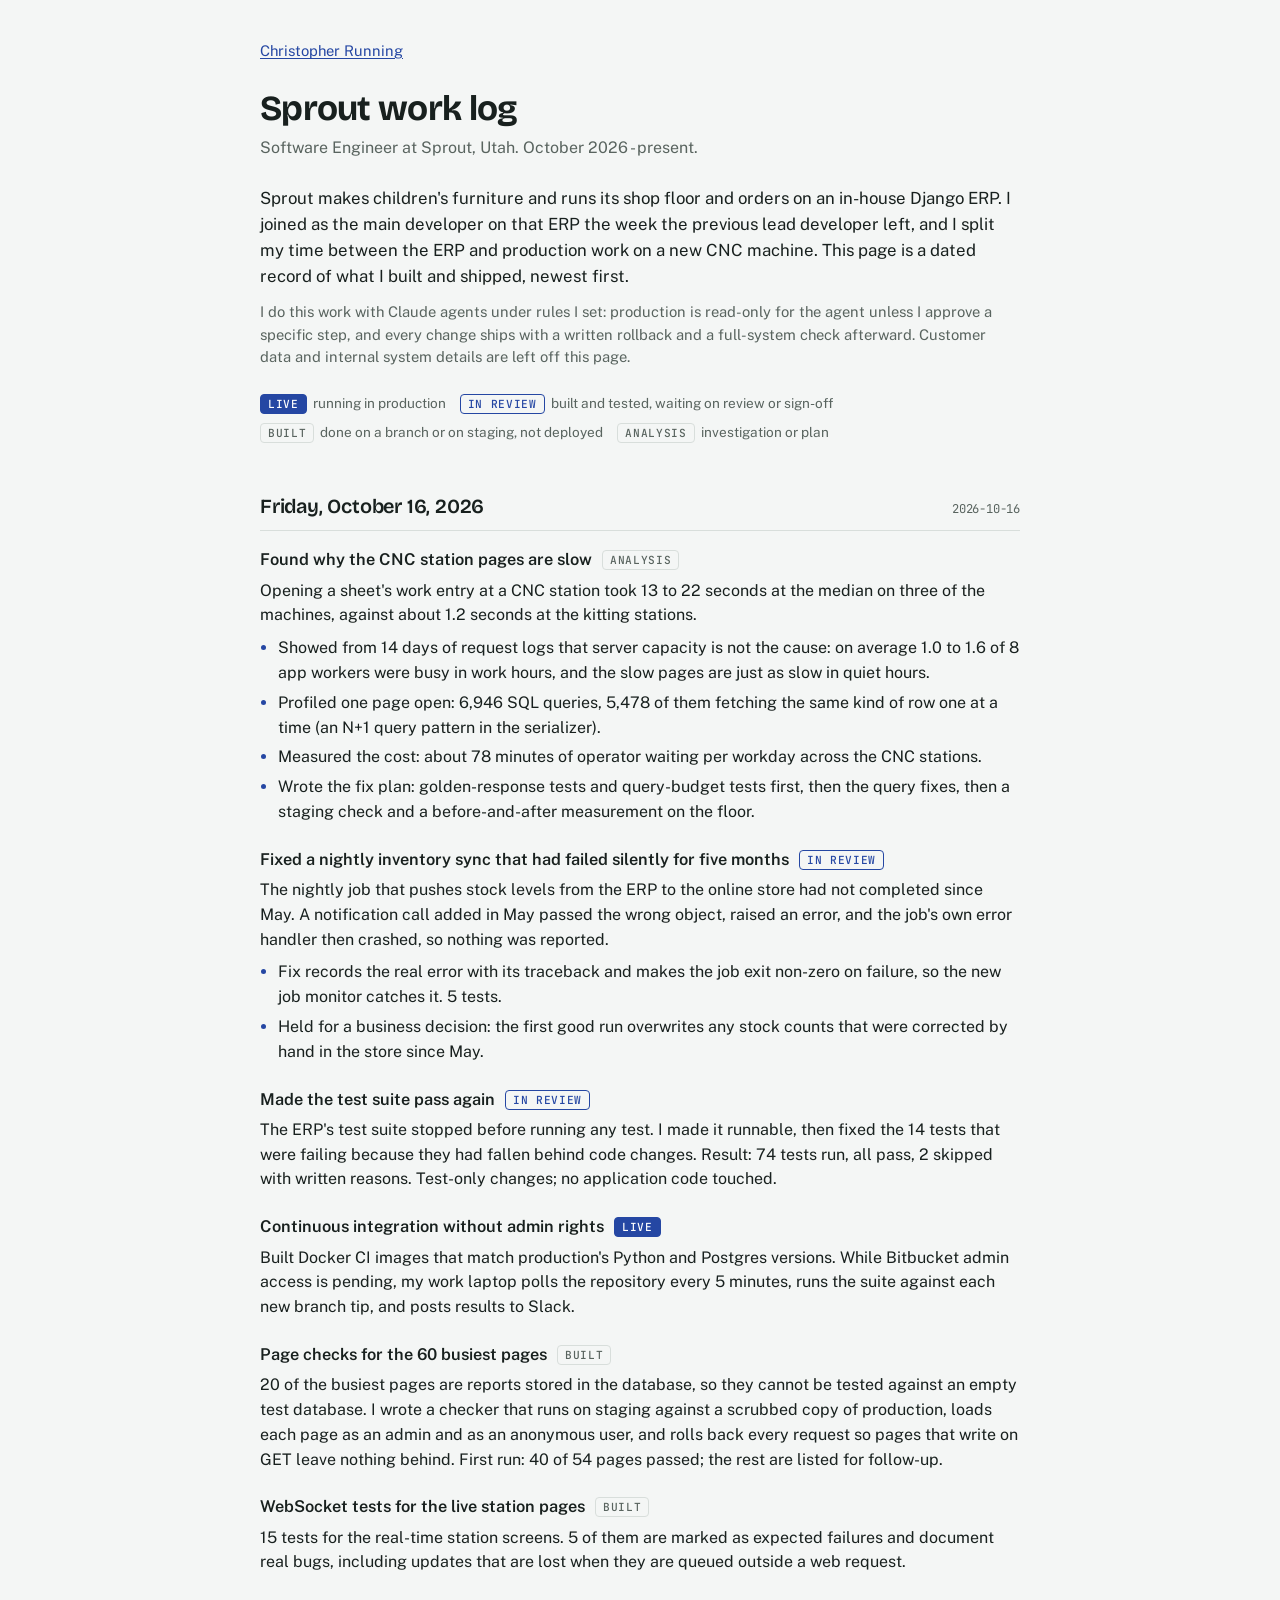
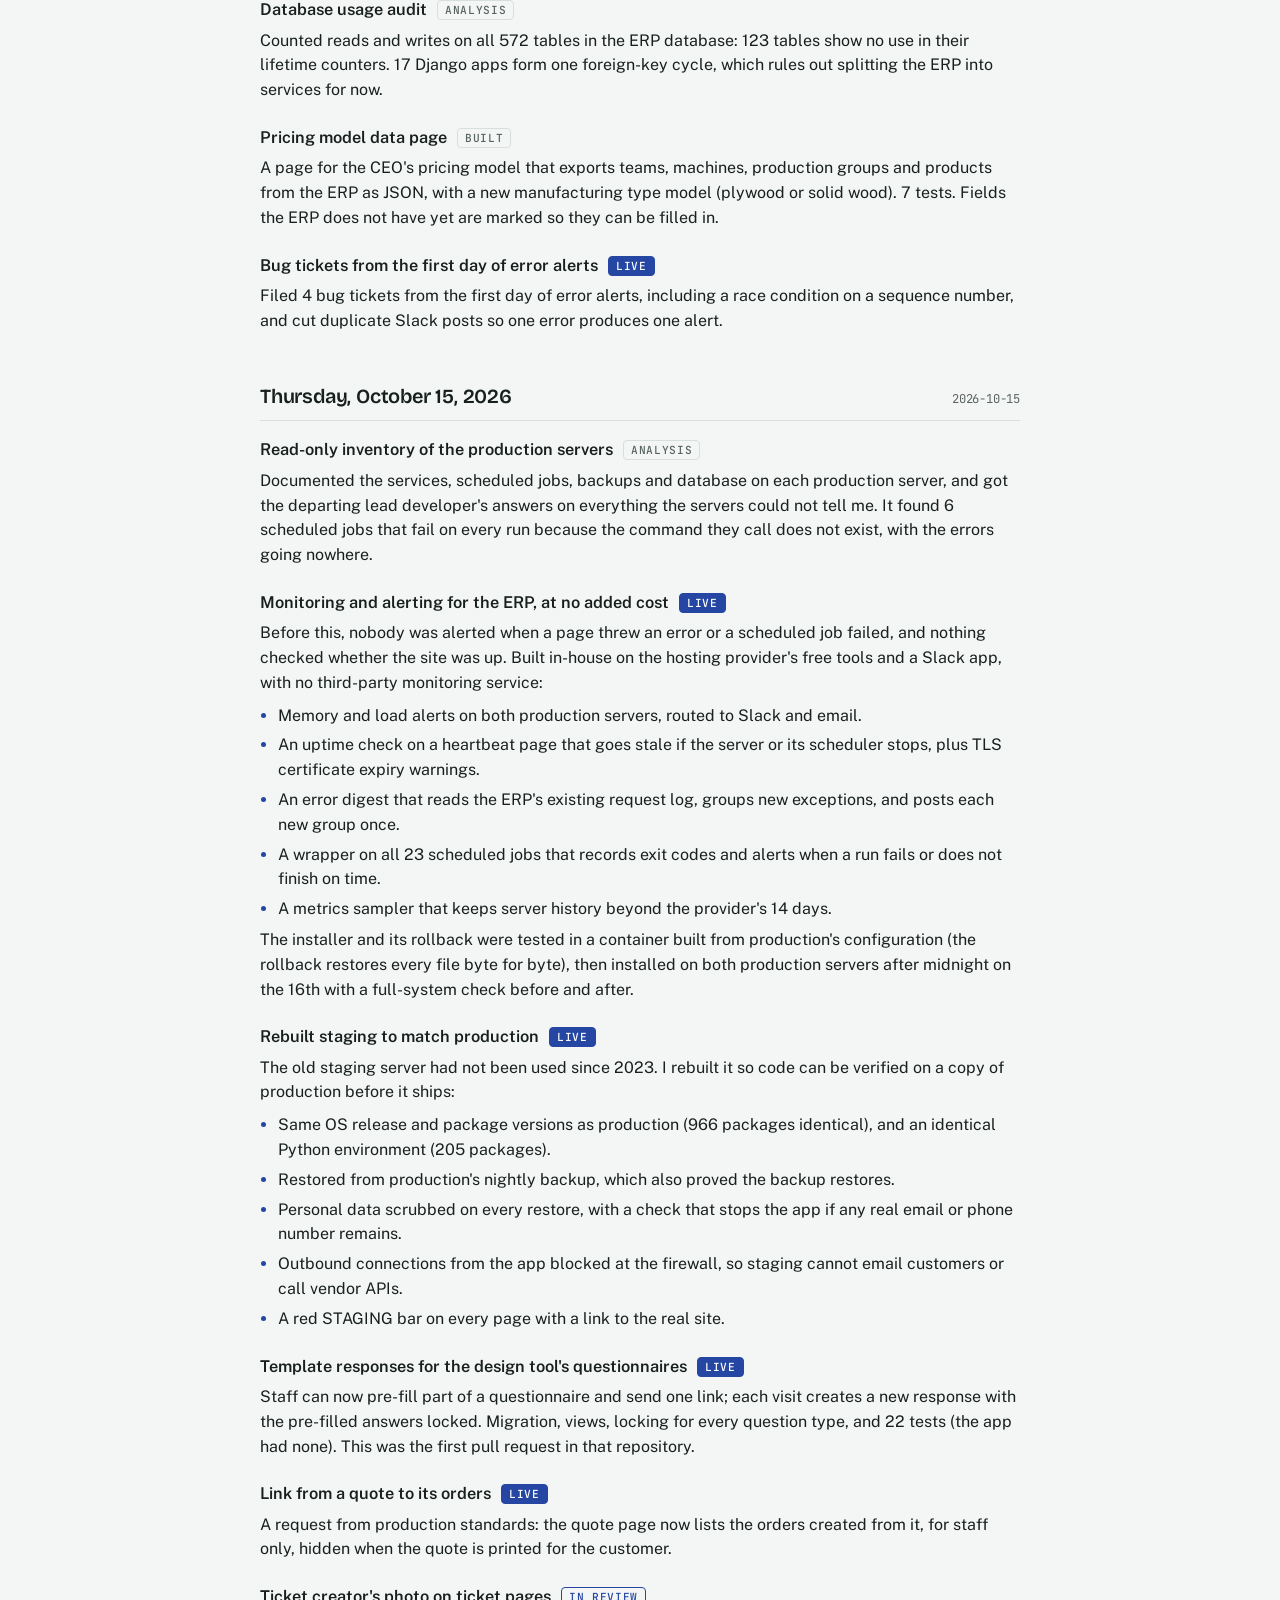
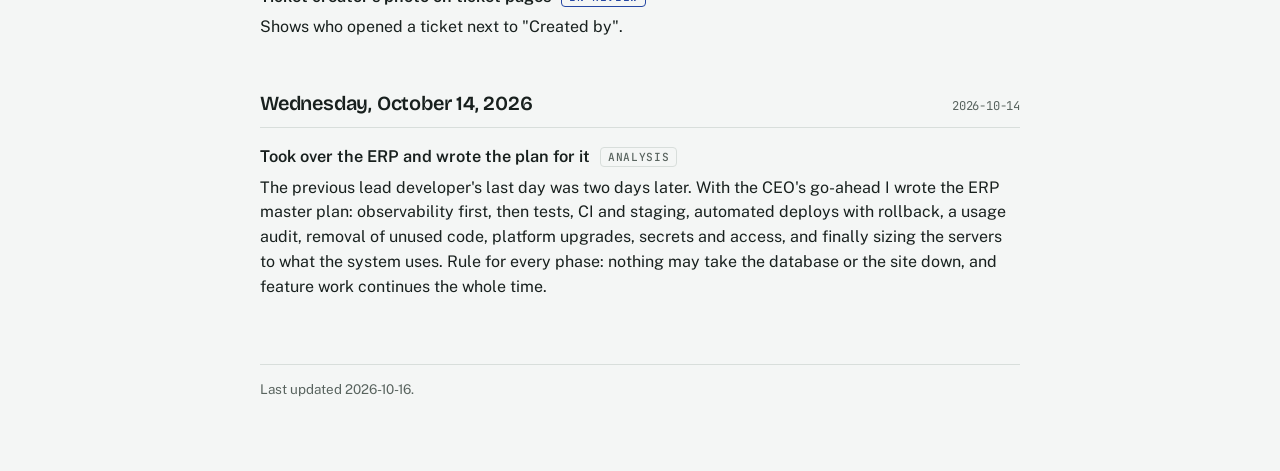
==== sprout/index.html @ d211b4ed "Add Sprout role and a dated Sprout work log page Adds the Sprout entry to Experience, ends the CMIC " ====
<!DOCTYPE html>
<html lang="en">
<head>
<meta charset="utf-8">
<meta name="viewport" content="width=device-width, initial-scale=1, viewport-fit=cover">
<title>Sprout work log</title>
<meta name="description" content="A dated record of what Christopher Running has built and shipped at Sprout, a children's furniture maker in Utah.">
<link rel="preconnect" href="https://fonts.googleapis.com">
<link rel="preconnect" href="https://fonts.gstatic.com" crossorigin>
<link rel="stylesheet" href="https://fonts.googleapis.com/css2?family=Bricolage+Grotesque:opsz,wght@12..96,600;12..96,700&family=Public+Sans:ital,wght@0,400;0,600;1,400&family=JetBrains+Mono:wght@400;500&display=swap">
<style>
html { -webkit-text-size-adjust: 100%; }
body { margin: 0; }
:root {
  --paper: #f4f6f5;
  --sheet: #ffffff;
  --ink: #18201e;
  --muted: #59645f;
  --rule: #d8dedb;
  --accent: #2547a3;
  --accent-soft: #e4e9f6;
  --font-display: "Bricolage Grotesque", "Segoe UI", system-ui, sans-serif;
  --font-body: "Public Sans", "Segoe UI", system-ui, -apple-system, sans-serif;
  --font-mono: "JetBrains Mono", ui-monospace, "Cascadia Mono", Consolas, monospace;
}
@media (prefers-color-scheme: dark) {
  :root:not([data-theme="light"]) {
    --paper: #111514; --sheet: #171c1b; --ink: #e3e8e6; --muted: #98a39f;
    --rule: #2a3230; --accent: #93abf0; --accent-soft: #1d2643; color-scheme: dark;
  }
}
:root[data-theme="dark"] {
  --paper: #111514; --sheet: #171c1b; --ink: #e3e8e6; --muted: #98a39f;
  --rule: #2a3230; --accent: #93abf0; --accent-soft: #1d2643; color-scheme: dark;
}
* { box-sizing: border-box; }
body {
  background: var(--paper);
  color: var(--ink);
  font: 16px/1.55 var(--font-body);
  padding-inline: 16px;
}
a { color: var(--accent); text-underline-offset: 2px; }
a:focus-visible { outline: 2px solid var(--accent); outline-offset: 2px; border-radius: 3px; }

.wrap { max-width: 760px; margin: 0 auto; padding-block: 40px 72px; }
.back { font-size: 0.92rem; margin: 0 0 28px; }
h1 {
  font-family: var(--font-display);
  font-weight: 700;
  font-size: 2.2rem;
  line-height: 1.05;
  letter-spacing: -0.02em;
  margin: 0;
}
.sub { margin: 8px 0 0; color: var(--muted); }
.intro { margin: 24px 0 0; font-size: 1.05rem; }
.note { margin: 12px 0 0; color: var(--muted); font-size: 0.92rem; }

.legend { display: flex; flex-wrap: wrap; gap: 8px 14px; margin: 24px 0 0; padding: 0; list-style: none; font-size: 0.85rem; color: var(--muted); }
.legend li { display: flex; align-items: center; gap: 6px; }

.tag {
  display: inline-block;
  font: 500 0.7rem var(--font-mono);
  letter-spacing: 0.06em;
  text-transform: uppercase;
  padding: 2px 7px;
  border-radius: 4px;
  border: 1px solid var(--rule);
  color: var(--muted);
  white-space: nowrap;
  vertical-align: 1px;
}
.tag.live { background: var(--accent); border-color: var(--accent); color: var(--sheet); }
.tag.review { border-color: var(--accent); color: var(--accent); }

.day { margin-top: 48px; }
.day > h2 {
  font-family: var(--font-display);
  font-weight: 600;
  font-size: 1.25rem;
  letter-spacing: -0.01em;
  margin: 0 0 16px;
  padding-bottom: 8px;
  border-bottom: 1px solid var(--rule);
  display: flex;
  justify-content: space-between;
  align-items: baseline;
  gap: 12px;
}
.day > h2 small { font: 400 0.76rem var(--font-mono); color: var(--muted); }

.item { margin: 0 0 22px; }
.item h3 { font-size: 1.02rem; font-weight: 600; margin: 0; }
.item h3 .tag { margin-left: 6px; }
.item p { margin: 6px 0 0; }
.item ul { margin: 8px 0 0; padding-left: 1.1em; display: grid; gap: 5px; }
.item li::marker { color: var(--accent); }

footer { margin-top: 64px; padding-top: 14px; border-top: 1px solid var(--rule); color: var(--muted); font-size: 0.84rem; }

@media (max-width: 520px) {
  h1 { font-size: 1.8rem; }
  .day > h2 { flex-wrap: wrap; }
}
@media print {
  body { background: #fff; color: #000; padding: 0; font-size: 10pt; }
  .back, footer { display: none; }
  .day { margin-top: 20px; }
  .item { break-inside: avoid; }
}
</style>
</head>
<body>
<div class="wrap">
  <p class="back"><a href="../">Christopher Running</a></p>

  <h1>Sprout work log</h1>
  <p class="sub">Software Engineer at Sprout, Utah. October 2026 - present.</p>

  <p class="intro">Sprout makes children's furniture and runs its shop floor and orders on an in-house Django ERP. I joined as the main developer on that ERP the week the previous lead developer left, and I split my time between the ERP and production work on a new CNC machine. This page is a dated record of what I built and shipped, newest first.</p>
  <p class="note">I do this work with Claude agents under rules I set: production is read-only for the agent unless I approve a specific step, and every change ships with a written rollback and a full-system check afterward. Customer data and internal system details are left off this page.</p>

  <ul class="legend" aria-label="Status labels">
    <li><span class="tag live">Live</span> running in production</li>
    <li><span class="tag review">In review</span> built and tested, waiting on review or sign-off</li>
    <li><span class="tag">Built</span> done on a branch or on staging, not deployed</li>
    <li><span class="tag">Analysis</span> investigation or plan</li>
  </ul>

  <!--
    How to add an entry: copy one <article class="item"> block into the right day.
    Add a new <section class="day"> at the top for a new date (newest first).
    Status tags: <span class="tag live">Live</span>, <span class="tag review">In review</span>,
    <span class="tag">Built</span>, <span class="tag">Analysis</span>.
    When something ships, change its tag and add a line with the ship date.
  -->

  <section class="day" aria-labelledby="d-2026-10-16">
    <h2 id="d-2026-10-16">Friday, October 16, 2026 <small>2026-10-16</small></h2>

    <article class="item">
      <h3>Found why the CNC station pages are slow <span class="tag">Analysis</span></h3>
      <p>Opening a sheet's work entry at a CNC station took 13 to 22 seconds at the median on three of the machines, against about 1.2 seconds at the kitting stations.</p>
      <ul>
        <li>Showed from 14 days of request logs that server capacity is not the cause: on average 1.0 to 1.6 of 8 app workers were busy in work hours, and the slow pages are just as slow in quiet hours.</li>
        <li>Profiled one page open: 6,946 SQL queries, 5,478 of them fetching the same kind of row one at a time (an N+1 query pattern in the serializer).</li>
        <li>Measured the cost: about 78 minutes of operator waiting per workday across the CNC stations.</li>
        <li>Wrote the fix plan: golden-response tests and query-budget tests first, then the query fixes, then a staging check and a before-and-after measurement on the floor.</li>
      </ul>
    </article>

    <article class="item">
      <h3>Fixed a nightly inventory sync that had failed silently for five months <span class="tag review">In review</span></h3>
      <p>The nightly job that pushes stock levels from the ERP to the online store had not completed since May. A notification call added in May passed the wrong object, raised an error, and the job's own error handler then crashed, so nothing was reported.</p>
      <ul>
        <li>Fix records the real error with its traceback and makes the job exit non-zero on failure, so the new job monitor catches it. 5 tests.</li>
        <li>Held for a business decision: the first good run overwrites any stock counts that were corrected by hand in the store since May.</li>
      </ul>
    </article>

    <article class="item">
      <h3>Made the test suite pass again <span class="tag review">In review</span></h3>
      <p>The ERP's test suite stopped before running any test. I made it runnable, then fixed the 14 tests that were failing because they had fallen behind code changes. Result: 74 tests run, all pass, 2 skipped with written reasons. Test-only changes; no application code touched.</p>
    </article>

    <article class="item">
      <h3>Continuous integration without admin rights <span class="tag live">Live</span></h3>
      <p>Built Docker CI images that match production's Python and Postgres versions. While Bitbucket admin access is pending, my work laptop polls the repository every 5 minutes, runs the suite against each new branch tip, and posts results to Slack.</p>
    </article>

    <article class="item">
      <h3>Page checks for the 60 busiest pages <span class="tag">Built</span></h3>
      <p>20 of the busiest pages are reports stored in the database, so they cannot be tested against an empty test database. I wrote a checker that runs on staging against a scrubbed copy of production, loads each page as an admin and as an anonymous user, and rolls back every request so pages that write on GET leave nothing behind. First run: 40 of 54 pages passed; the rest are listed for follow-up.</p>
    </article>

    <article class="item">
      <h3>WebSocket tests for the live station pages <span class="tag">Built</span></h3>
      <p>15 tests for the real-time station screens. 5 of them are marked as expected failures and document real bugs, including updates that are lost when they are queued outside a web request.</p>
    </article>

    <article class="item">
      <h3>Database usage audit <span class="tag">Analysis</span></h3>
      <p>Counted reads and writes on all 572 tables in the ERP database: 123 tables show no use in their lifetime counters. 17 Django apps form one foreign-key cycle, which rules out splitting the ERP into services for now.</p>
    </article>

    <article class="item">
      <h3>Pricing model data page <span class="tag">Built</span></h3>
      <p>A page for the CEO's pricing model that exports teams, machines, production groups and products from the ERP as JSON, with a new manufacturing type model (plywood or solid wood). 7 tests. Fields the ERP does not have yet are marked so they can be filled in.</p>
    </article>

    <article class="item">
      <h3>Bug tickets from the first day of error alerts <span class="tag live">Live</span></h3>
      <p>Filed 4 bug tickets from the first day of error alerts, including a race condition on a sequence number, and cut duplicate Slack posts so one error produces one alert.</p>
    </article>
  </section>

  <section class="day" aria-labelledby="d-2026-10-15">
    <h2 id="d-2026-10-15">Thursday, October 15, 2026 <small>2026-10-15</small></h2>

    <article class="item">
      <h3>Read-only inventory of the production servers <span class="tag">Analysis</span></h3>
      <p>Documented the services, scheduled jobs, backups and database on each production server, and got the departing lead developer's answers on everything the servers could not tell me. It found 6 scheduled jobs that fail on every run because the command they call does not exist, with the errors going nowhere.</p>
    </article>

    <article class="item">
      <h3>Monitoring and alerting for the ERP, at no added cost <span class="tag live">Live</span></h3>
      <p>Before this, nobody was alerted when a page threw an error or a scheduled job failed, and nothing checked whether the site was up. Built in-house on the hosting provider's free tools and a Slack app, with no third-party monitoring service:</p>
      <ul>
        <li>Memory and load alerts on both production servers, routed to Slack and email.</li>
        <li>An uptime check on a heartbeat page that goes stale if the server or its scheduler stops, plus TLS certificate expiry warnings.</li>
        <li>An error digest that reads the ERP's existing request log, groups new exceptions, and posts each new group once.</li>
        <li>A wrapper on all 23 scheduled jobs that records exit codes and alerts when a run fails or does not finish on time.</li>
        <li>A metrics sampler that keeps server history beyond the provider's 14 days.</li>
      </ul>
      <p>The installer and its rollback were tested in a container built from production's configuration (the rollback restores every file byte for byte), then installed on both production servers after midnight on the 16th with a full-system check before and after.</p>
    </article>

    <article class="item">
      <h3>Rebuilt staging to match production <span class="tag live">Live</span></h3>
      <p>The old staging server had not been used since 2023. I rebuilt it so code can be verified on a copy of production before it ships:</p>
      <ul>
        <li>Same OS release and package versions as production (966 packages identical), and an identical Python environment (205 packages).</li>
        <li>Restored from production's nightly backup, which also proved the backup restores.</li>
        <li>Personal data scrubbed on every restore, with a check that stops the app if any real email or phone number remains.</li>
        <li>Outbound connections from the app blocked at the firewall, so staging cannot email customers or call vendor APIs.</li>
        <li>A red STAGING bar on every page with a link to the real site.</li>
      </ul>
    </article>

    <article class="item">
      <h3>Template responses for the design tool's questionnaires <span class="tag live">Live</span></h3>
      <p>Staff can now pre-fill part of a questionnaire and send one link; each visit creates a new response with the pre-filled answers locked. Migration, views, locking for every question type, and 22 tests (the app had none). This was the first pull request in that repository.</p>
    </article>

    <article class="item">
      <h3>Link from a quote to its orders <span class="tag live">Live</span></h3>
      <p>A request from production standards: the quote page now lists the orders created from it, for staff only, hidden when the quote is printed for the customer.</p>
    </article>

    <article class="item">
      <h3>Ticket creator's photo on ticket pages <span class="tag review">In review</span></h3>
      <p>Shows who opened a ticket next to "Created by".</p>
    </article>
  </section>

  <section class="day" aria-labelledby="d-2026-10-14">
    <h2 id="d-2026-10-14">Wednesday, October 14, 2026 <small>2026-10-14</small></h2>

    <article class="item">
      <h3>Took over the ERP and wrote the plan for it <span class="tag">Analysis</span></h3>
      <p>The previous lead developer's last day was two days later. With the CEO's go-ahead I wrote the ERP master plan: observability first, then tests, CI and staging, automated deploys with rollback, a usage audit, removal of unused code, platform upgrades, secrets and access, and finally sizing the servers to what the system uses. Rule for every phase: nothing may take the database or the site down, and feature work continues the whole time.</p>
    </article>
  </section>

  <footer>Last updated 2026-10-16.</footer>
</div>
</body>
</html>
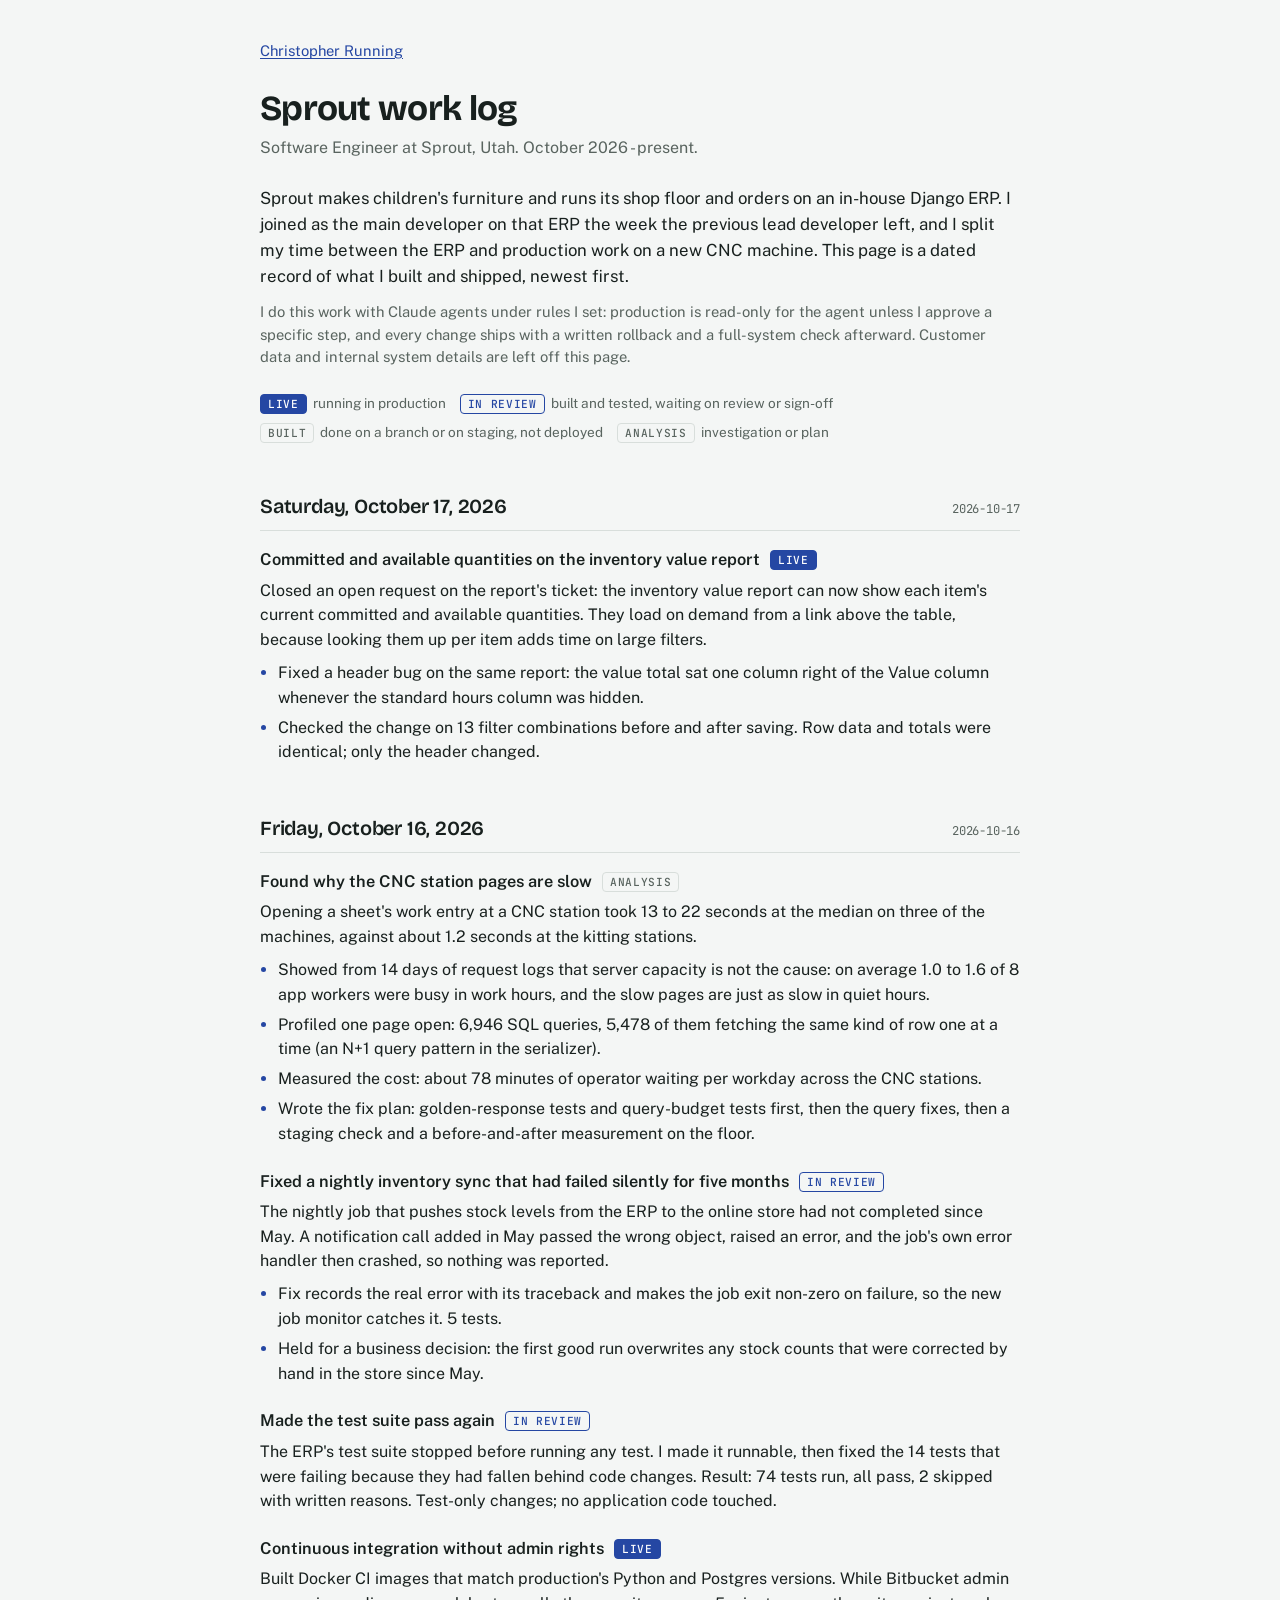
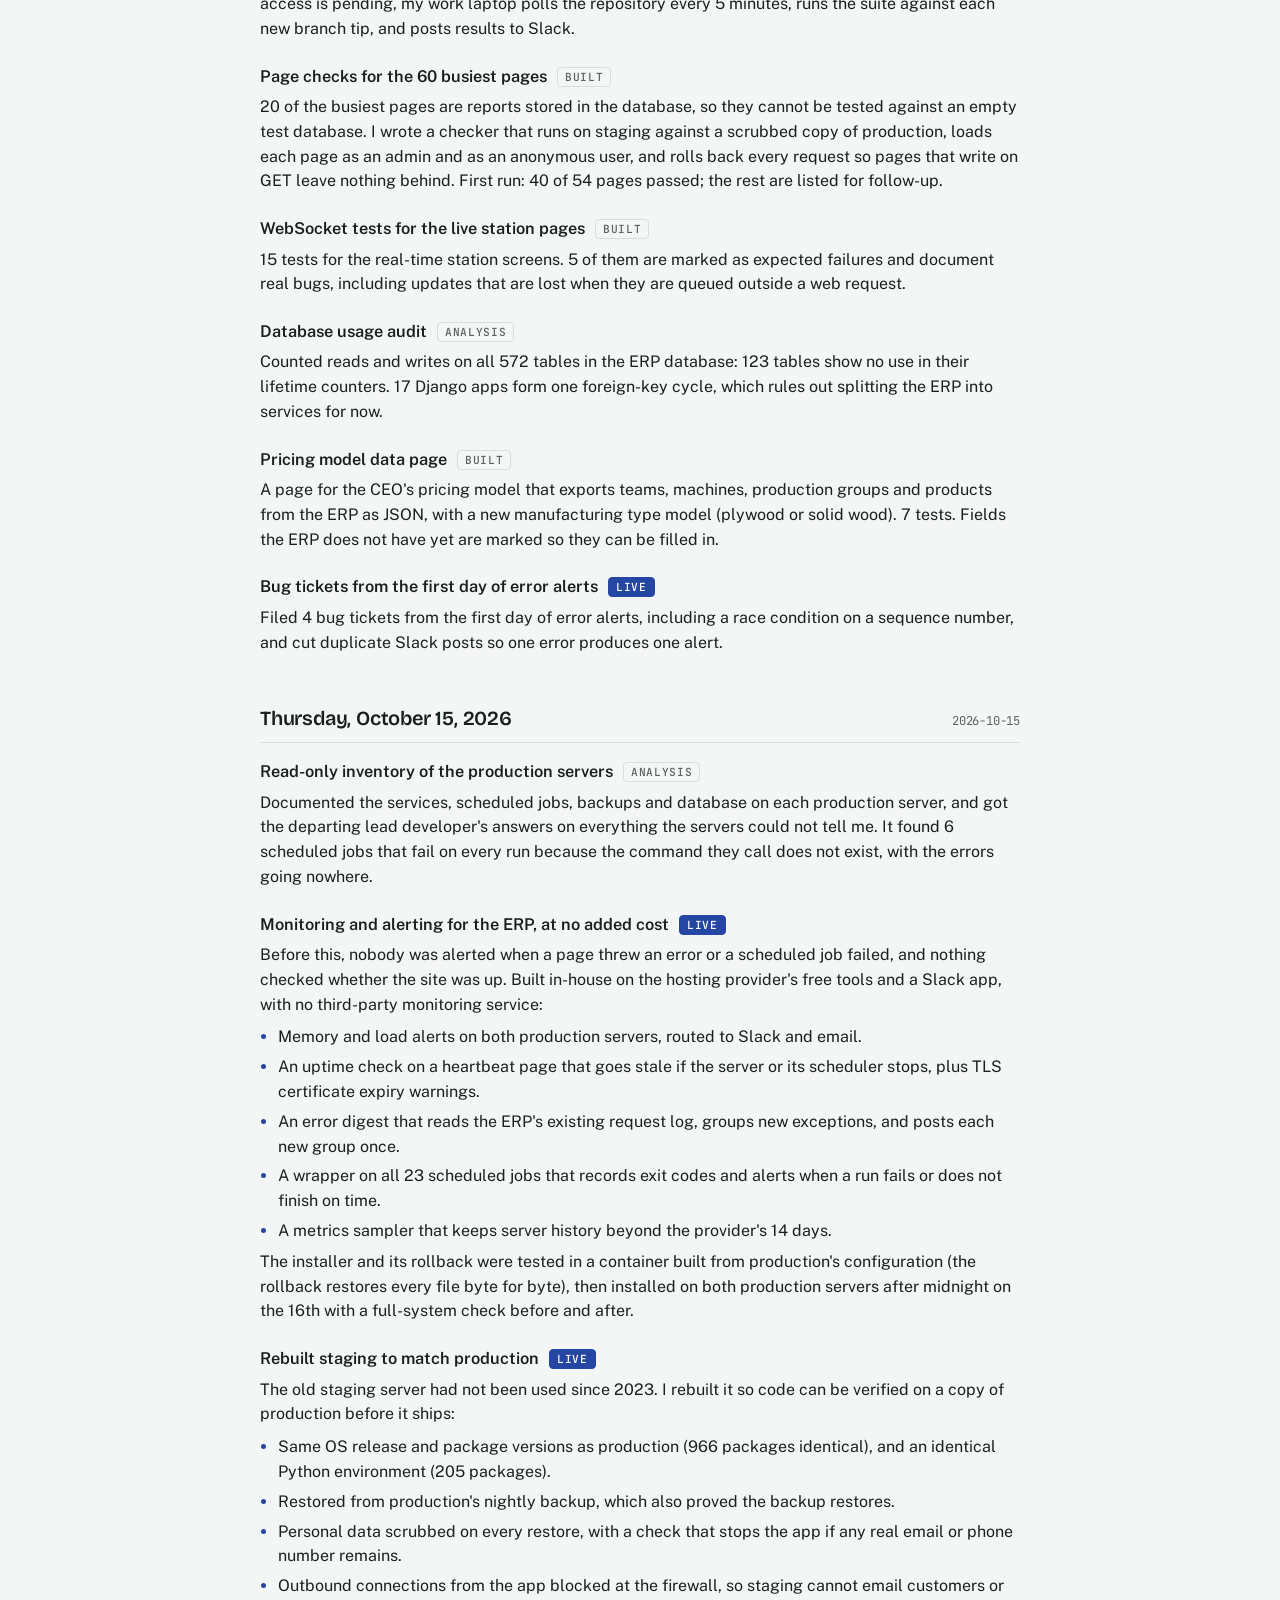
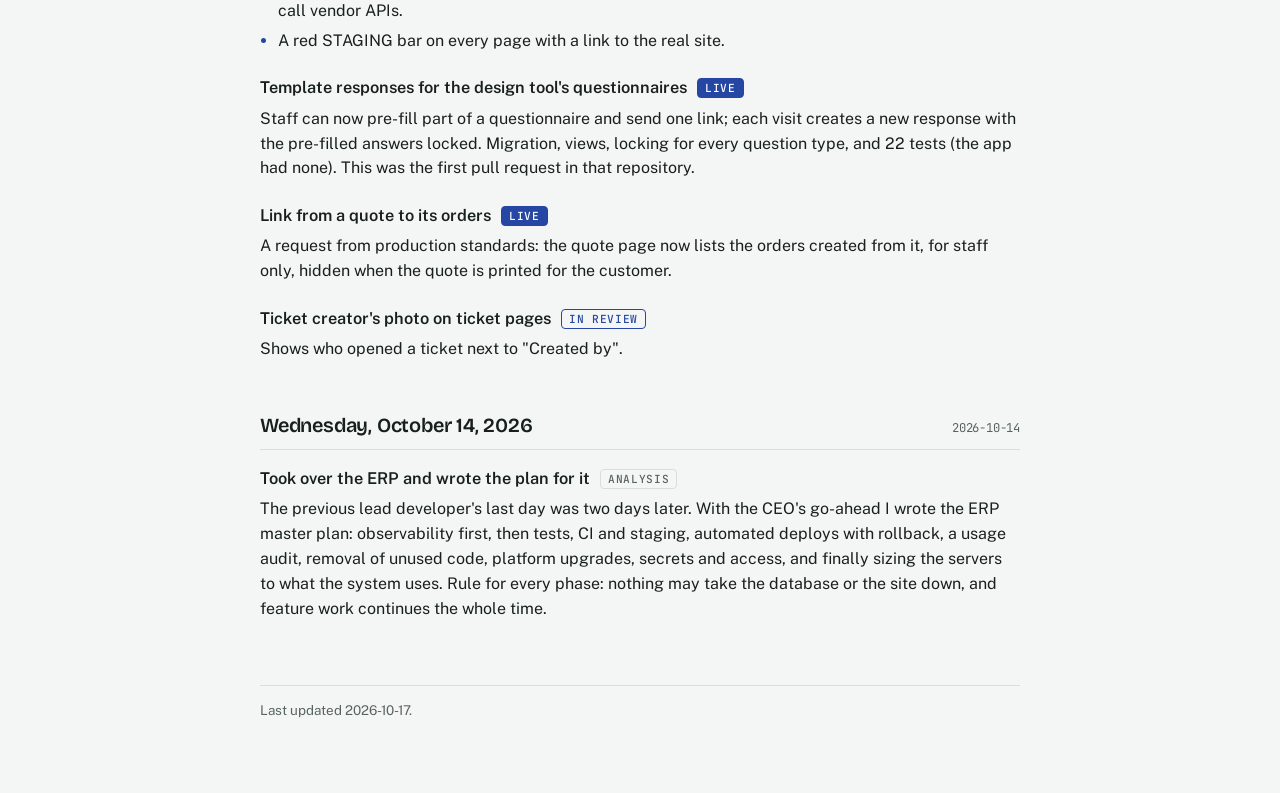
==== commit d46a4847: "Add Oct 17 entry to the Sprout work log Inventory value report: committed and available quantities c" ====
--- a/sprout/index.html
+++ b/sprout/index.html
@@ -137,6 +137,19 @@
     When something ships, change its tag and add a line with the ship date.
   -->
 
+  <section class="day" aria-labelledby="d-2026-10-17">
+    <h2 id="d-2026-10-17">Saturday, October 17, 2026 <small>2026-10-17</small></h2>
+
+    <article class="item">
+      <h3>Committed and available quantities on the inventory value report <span class="tag live">Live</span></h3>
+      <p>Closed an open request on the report's ticket: the inventory value report can now show each item's current committed and available quantities. They load on demand from a link above the table, because looking them up per item adds time on large filters.</p>
+      <ul>
+        <li>Fixed a header bug on the same report: the value total sat one column right of the Value column whenever the standard hours column was hidden.</li>
+        <li>Checked the change on 13 filter combinations before and after saving. Row data and totals were identical; only the header changed.</li>
+      </ul>
+    </article>
+  </section>
+
   <section class="day" aria-labelledby="d-2026-10-16">
     <h2 id="d-2026-10-16">Friday, October 16, 2026 <small>2026-10-16</small></h2>
 
@@ -254,7 +267,7 @@
     </article>
   </section>
 
-  <footer>Last updated 2026-10-16.</footer>
+  <footer>Last updated 2026-10-17.</footer>
 </div>
 </body>
 </html>
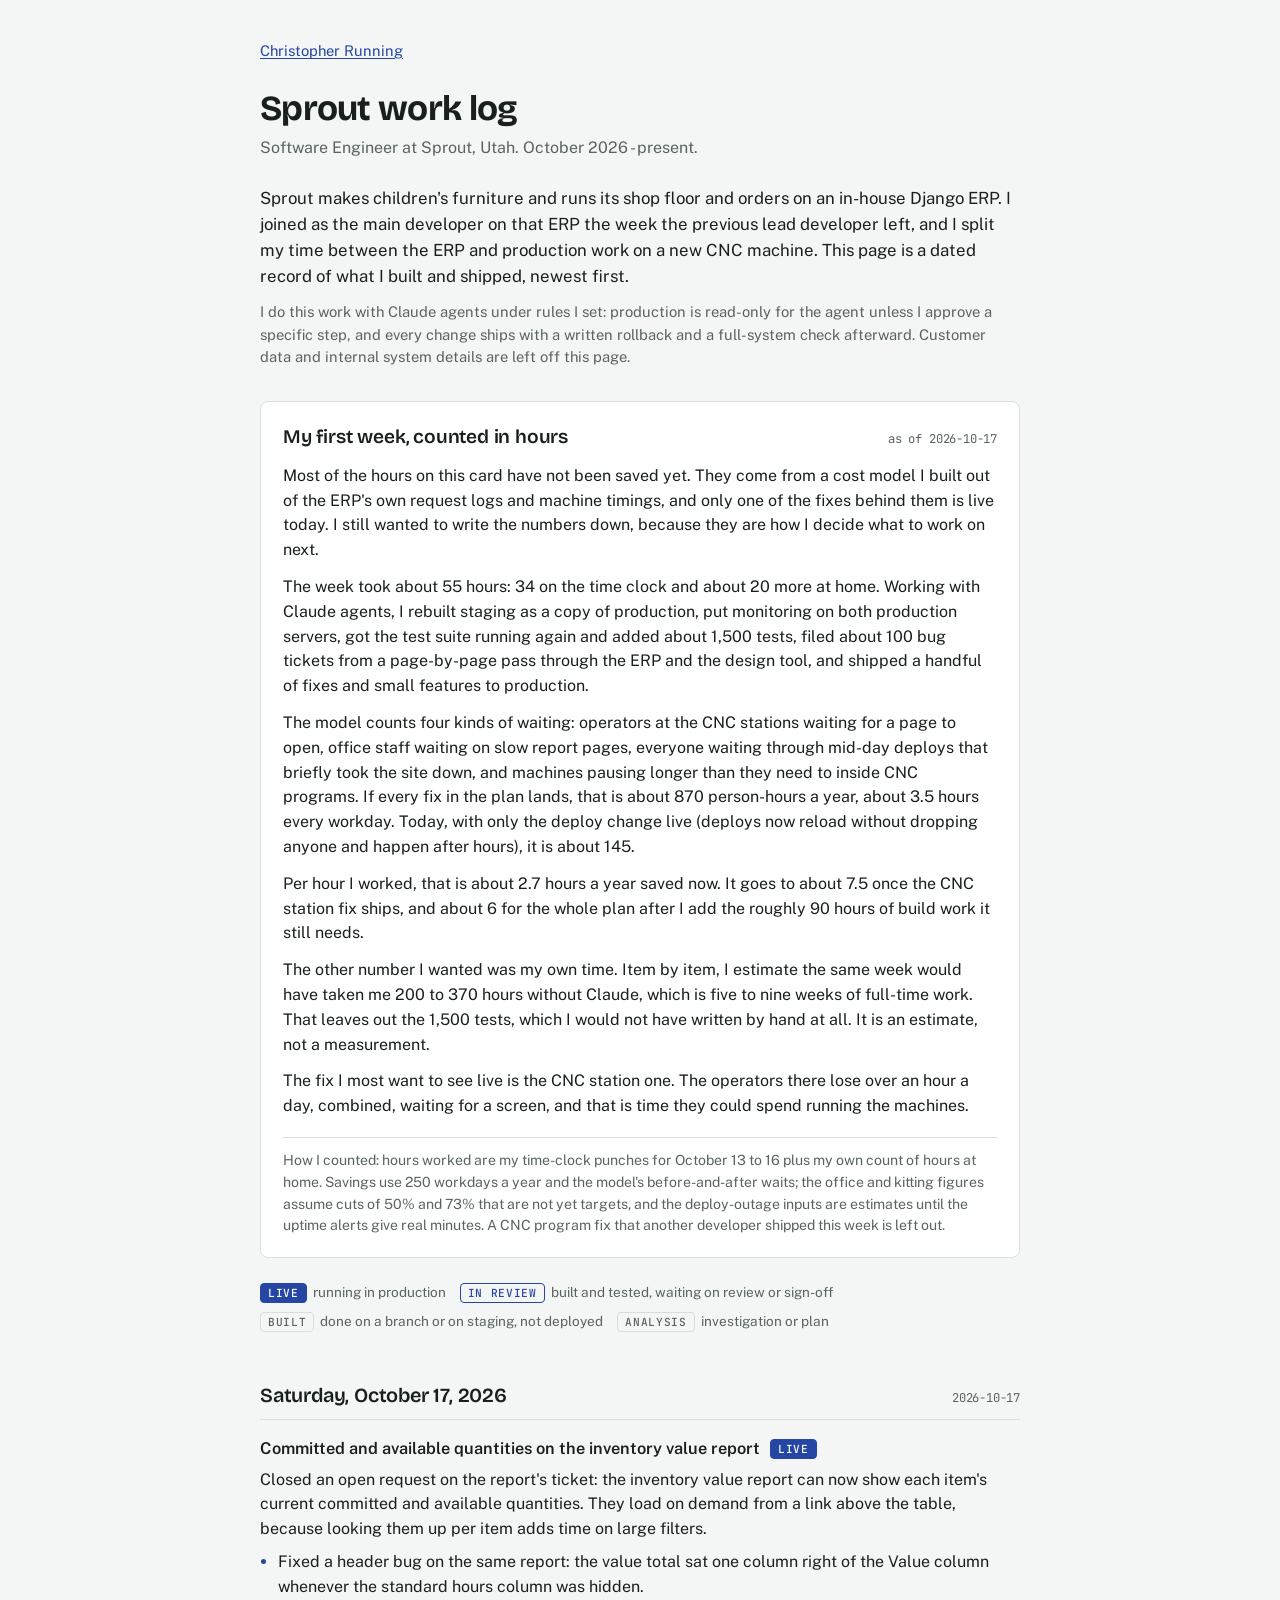
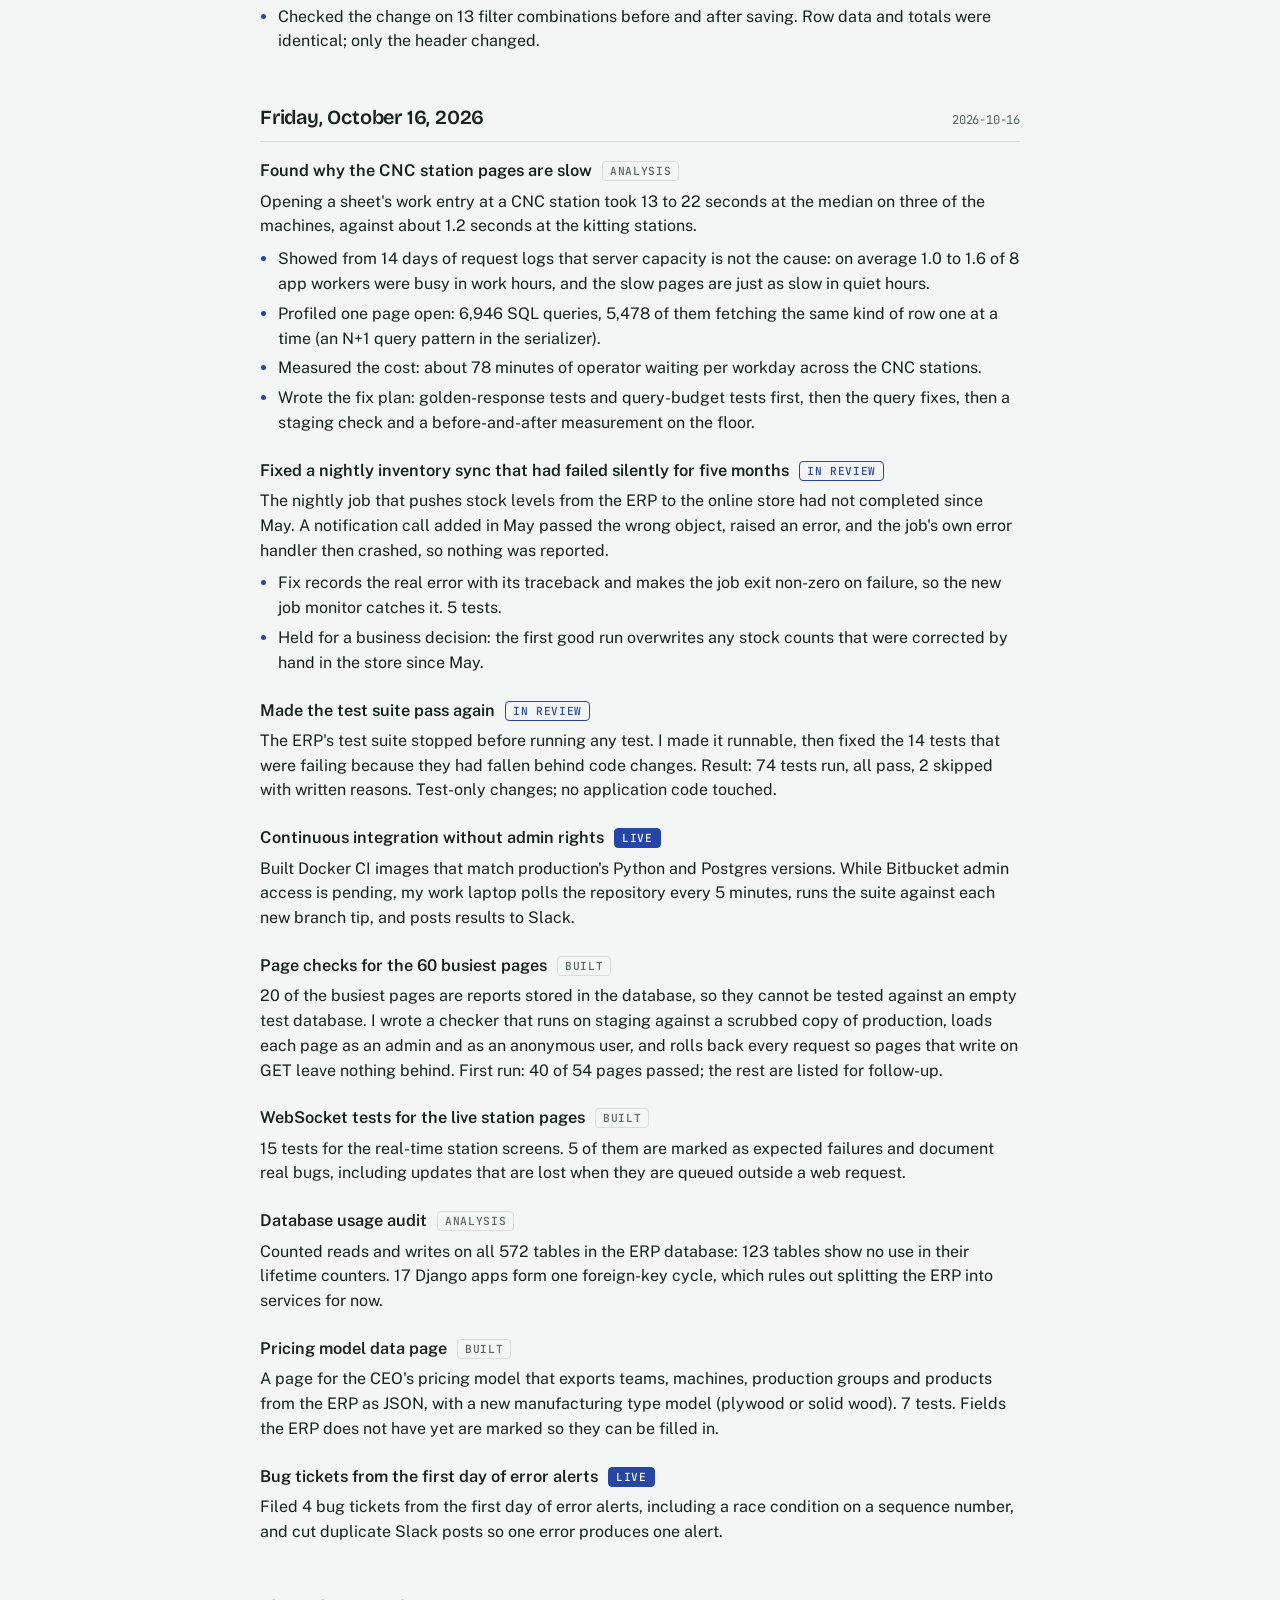
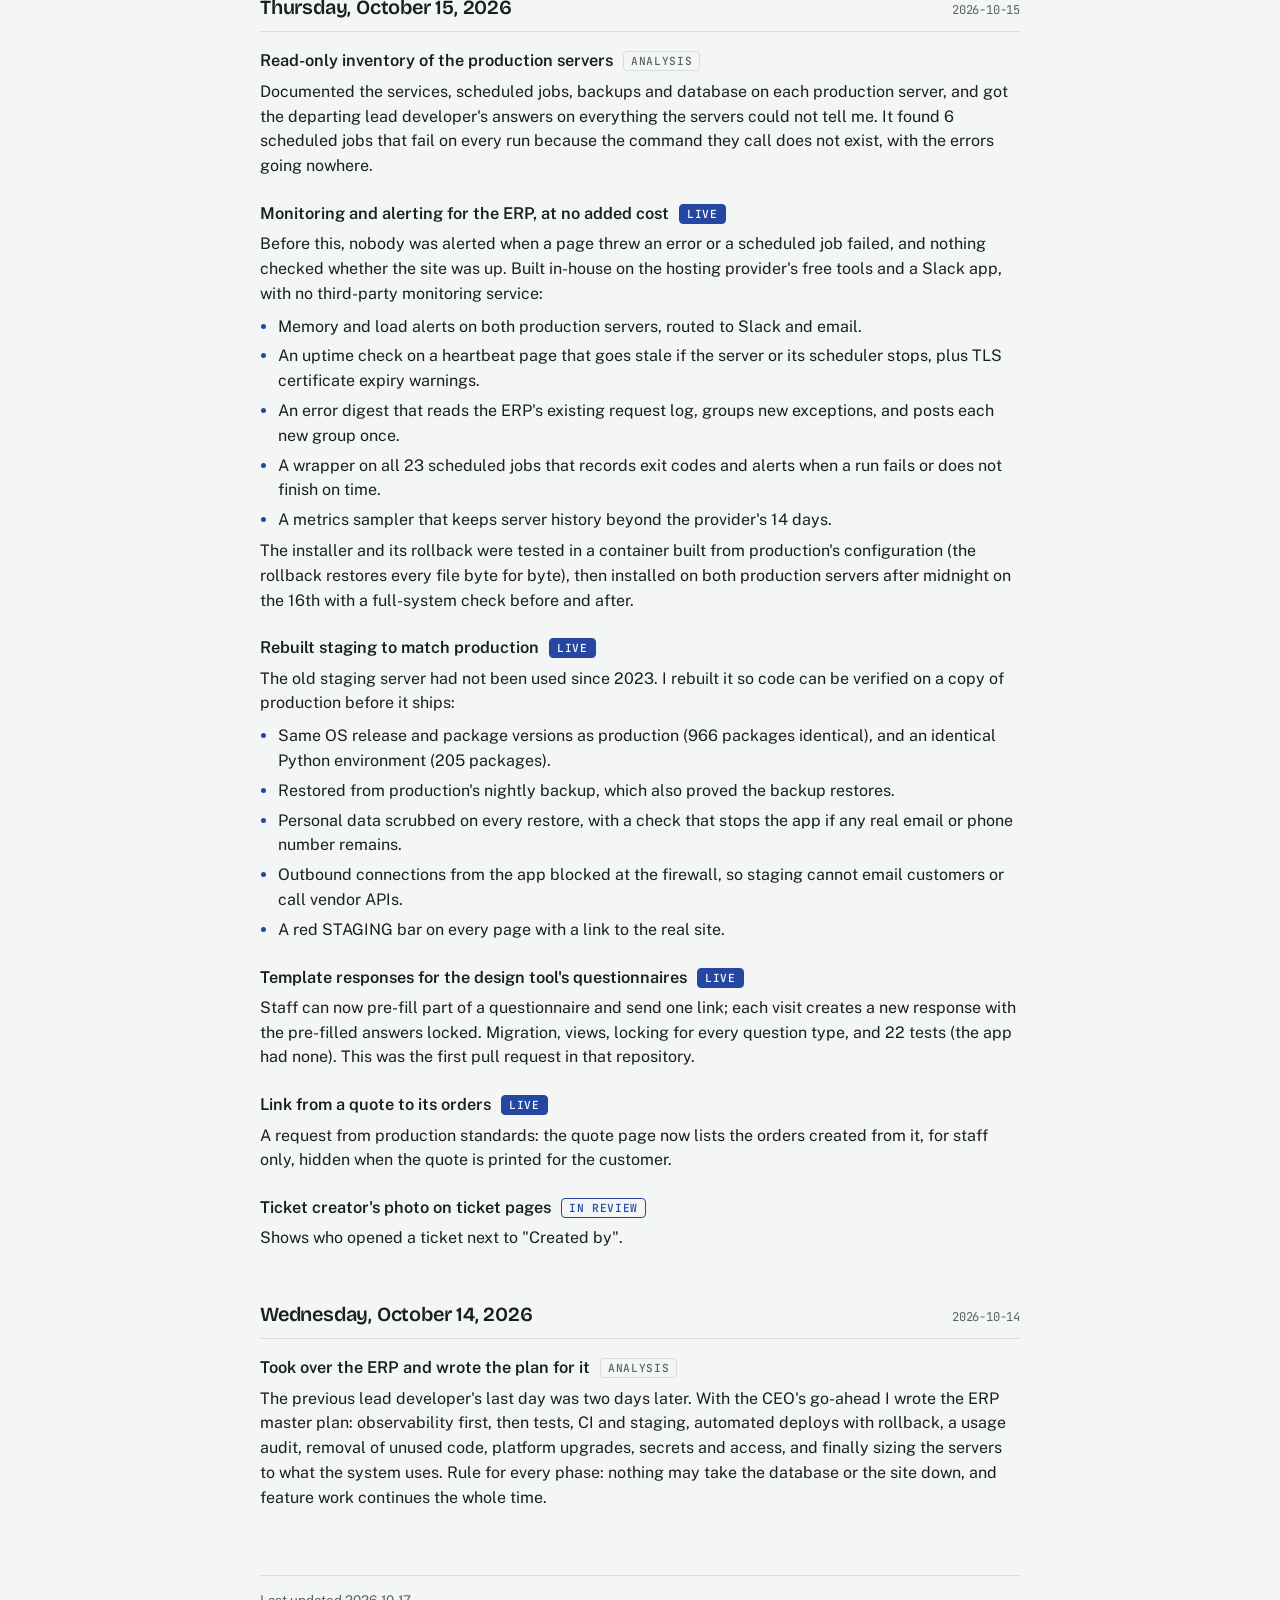
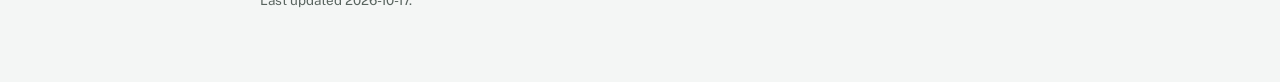
==== commit 48047636: "Add first-week hours story to the Sprout work log Co-Authored-By: Claude Opus 5.5 <noreply@anthropic" ====
--- a/sprout/index.html
+++ b/sprout/index.html
@@ -57,6 +57,23 @@
 .intro { margin: 24px 0 0; font-size: 1.05rem; }
 .note { margin: 12px 0 0; color: var(--muted); font-size: 0.92rem; }
 
+.story { margin: 32px 0 0; padding: 20px 22px 6px; background: var(--sheet); border: 1px solid var(--rule); border-radius: 8px; }
+.story > h2 {
+  font-family: var(--font-display);
+  font-weight: 600;
+  font-size: 1.2rem;
+  letter-spacing: -0.01em;
+  margin: 0 0 4px;
+  display: flex;
+  justify-content: space-between;
+  align-items: baseline;
+  flex-wrap: wrap;
+  gap: 4px 12px;
+}
+.story > h2 small { font: 400 0.76rem var(--font-mono); color: var(--muted); }
+.story p { margin: 12px 0 0; }
+.story p.how { margin: 18px 0 14px; padding-top: 12px; border-top: 1px solid var(--rule); color: var(--muted); font-size: 0.88rem; }
+
 .legend { display: flex; flex-wrap: wrap; gap: 8px 14px; margin: 24px 0 0; padding: 0; list-style: none; font-size: 0.85rem; color: var(--muted); }
 .legend li { display: flex; align-items: center; gap: 6px; }
 
@@ -122,6 +139,17 @@
   <p class="intro">Sprout makes children's furniture and runs its shop floor and orders on an in-house Django ERP. I joined as the main developer on that ERP the week the previous lead developer left, and I split my time between the ERP and production work on a new CNC machine. This page is a dated record of what I built and shipped, newest first.</p>
   <p class="note">I do this work with Claude agents under rules I set: production is read-only for the agent unless I approve a specific step, and every change ships with a written rollback and a full-system check afterward. Customer data and internal system details are left off this page.</p>
 
+  <section class="story" aria-labelledby="first-week">
+    <h2 id="first-week">My first week, counted in hours <small>as of 2026-10-17</small></h2>
+    <p>Most of the hours on this card have not been saved yet. They come from a cost model I built out of the ERP's own request logs and machine timings, and only one of the fixes behind them is live today. I still wanted to write the numbers down, because they are how I decide what to work on next.</p>
+    <p>The week took about 55 hours: 34 on the time clock and about 20 more at home. Working with Claude agents, I rebuilt staging as a copy of production, put monitoring on both production servers, got the test suite running again and added about 1,500 tests, filed about 100 bug tickets from a page-by-page pass through the ERP and the design tool, and shipped a handful of fixes and small features to production.</p>
+    <p>The model counts four kinds of waiting: operators at the CNC stations waiting for a page to open, office staff waiting on slow report pages, everyone waiting through mid-day deploys that briefly took the site down, and machines pausing longer than they need to inside CNC programs. If every fix in the plan lands, that is about 870 person-hours a year, about 3.5 hours every workday. Today, with only the deploy change live (deploys now reload without dropping anyone and happen after hours), it is about 145.</p>
+    <p>Per hour I worked, that is about 2.7 hours a year saved now. It goes to about 7.5 once the CNC station fix ships, and about 6 for the whole plan after I add the roughly 90 hours of build work it still needs.</p>
+    <p>The other number I wanted was my own time. Item by item, I estimate the same week would have taken me 200 to 370 hours without Claude, which is five to nine weeks of full-time work. That leaves out the 1,500 tests, which I would not have written by hand at all. It is an estimate, not a measurement.</p>
+    <p>The fix I most want to see live is the CNC station one. The operators there lose over an hour a day, combined, waiting for a screen, and that is time they could spend running the machines.</p>
+    <p class="how">How I counted: hours worked are my time-clock punches for October 13 to 16 plus my own count of hours at home. Savings use 250 workdays a year and the model's before-and-after waits; the office and kitting figures assume cuts of 50% and 73% that are not yet targets, and the deploy-outage inputs are estimates until the uptime alerts give real minutes. A CNC program fix that another developer shipped this week is left out.</p>
+  </section>
+
   <ul class="legend" aria-label="Status labels">
     <li><span class="tag live">Live</span> running in production</li>
     <li><span class="tag review">In review</span> built and tested, waiting on review or sign-off</li>
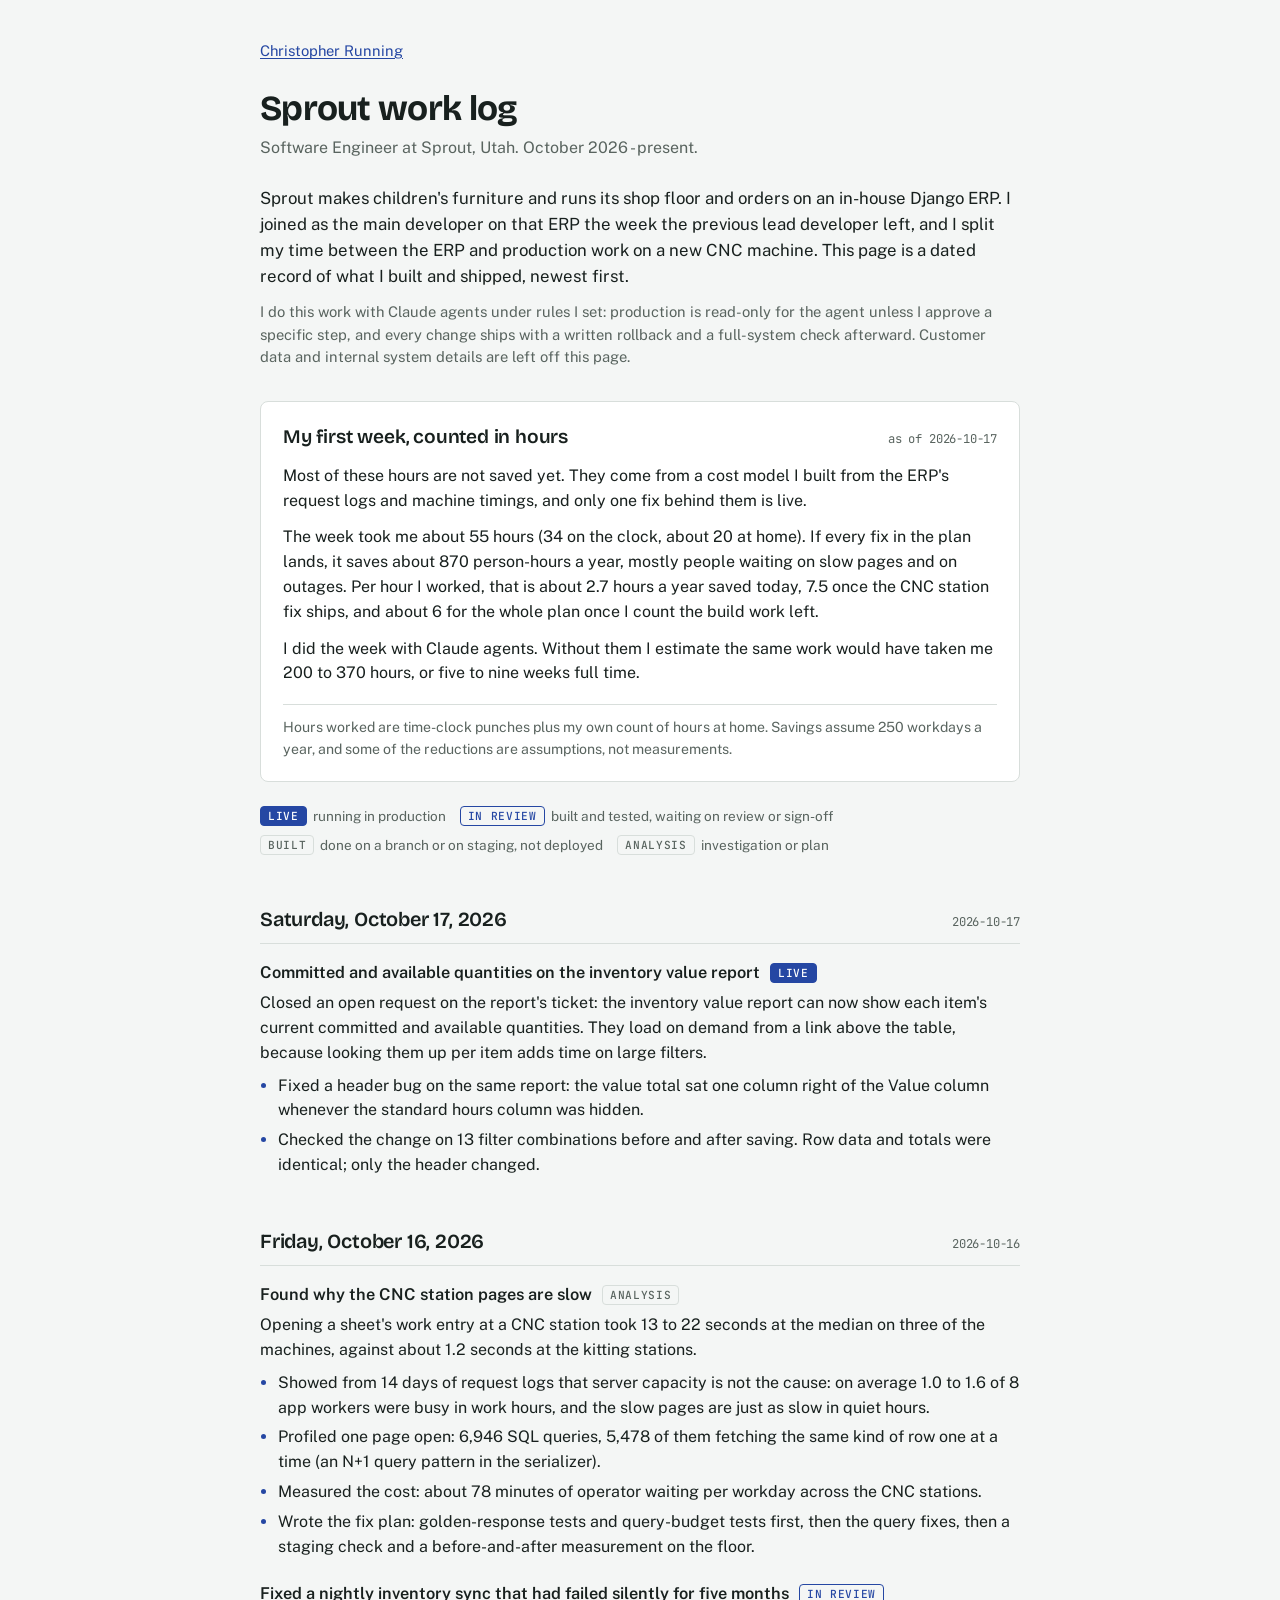
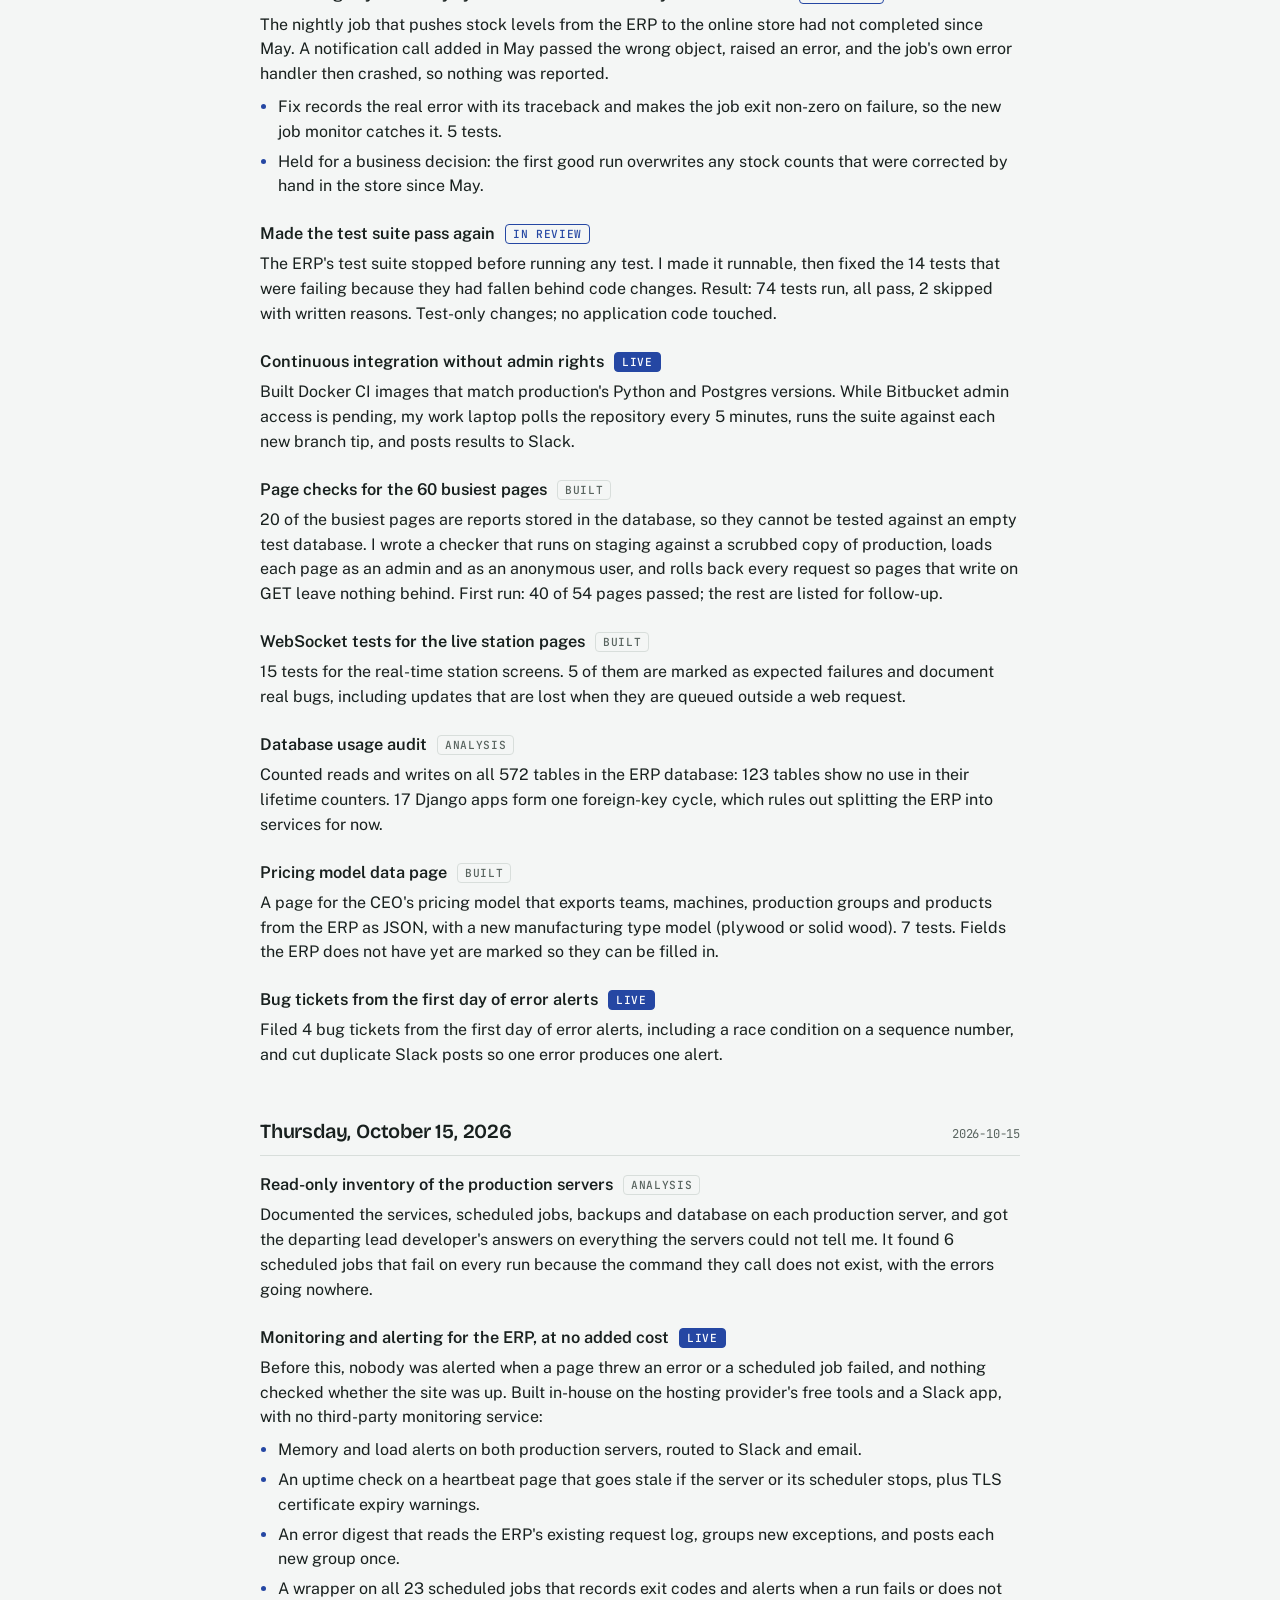
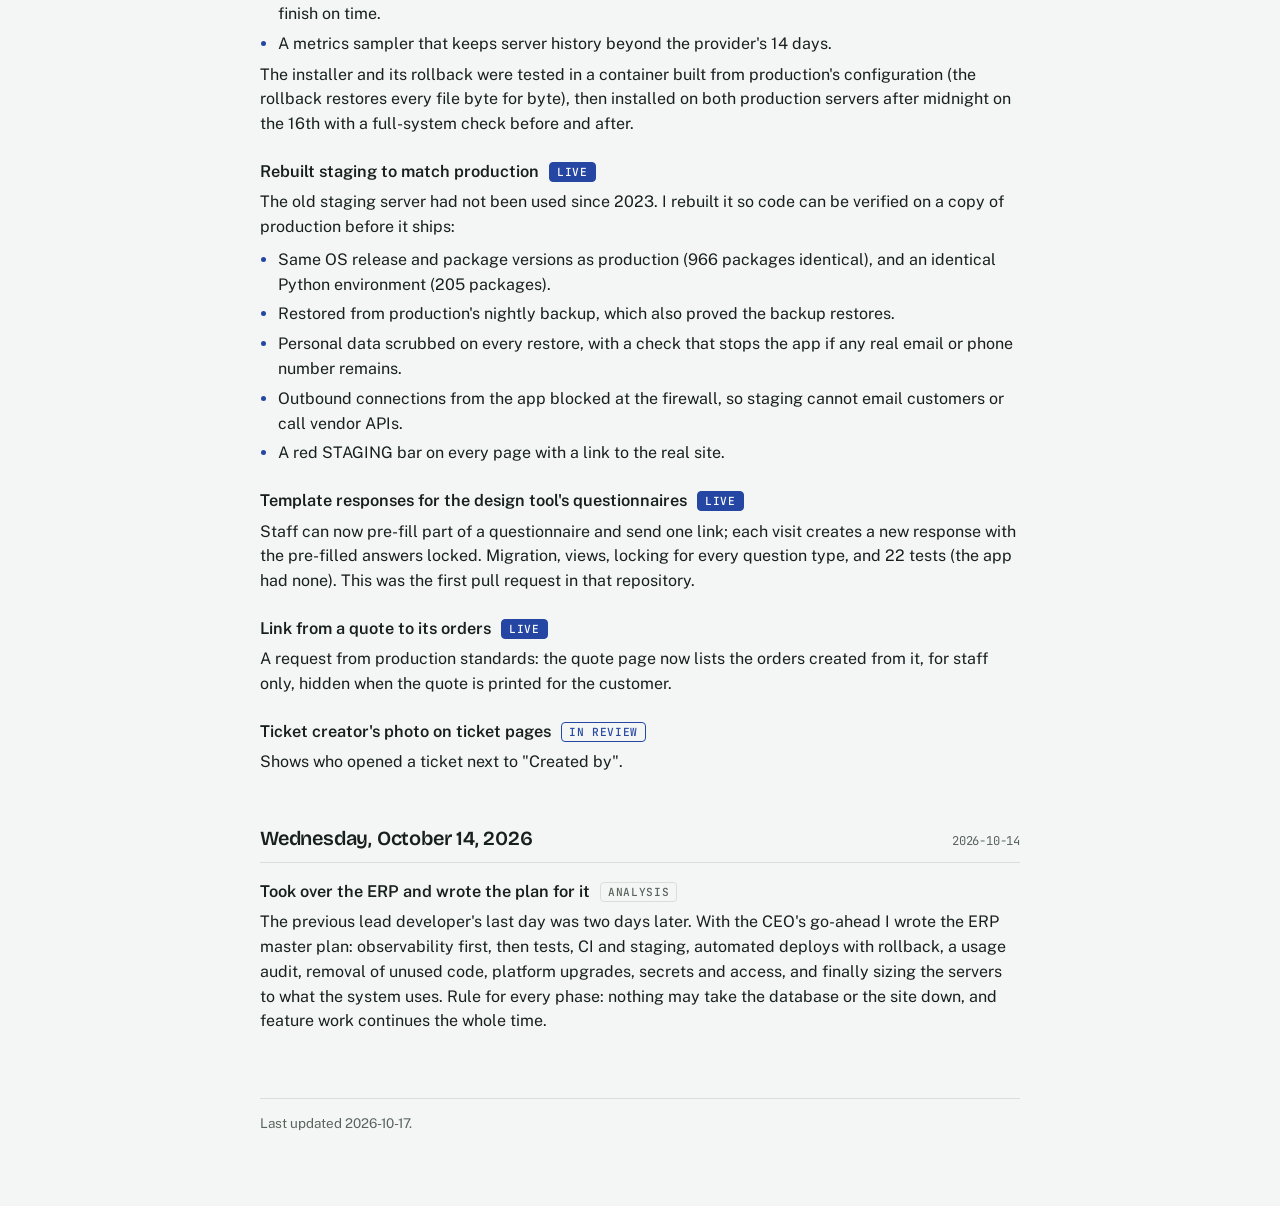
==== commit f28d0ebb: "Shorten the first-week hours card Co-Authored-By: Claude Opus 5.5 <noreply@anthropic.com> Claude-Ses" ====
--- a/sprout/index.html
+++ b/sprout/index.html
@@ -141,13 +141,10 @@
 
   <section class="story" aria-labelledby="first-week">
     <h2 id="first-week">My first week, counted in hours <small>as of 2026-10-17</small></h2>
-    <p>Most of the hours on this card have not been saved yet. They come from a cost model I built out of the ERP's own request logs and machine timings, and only one of the fixes behind them is live today. I still wanted to write the numbers down, because they are how I decide what to work on next.</p>
-    <p>The week took about 55 hours: 34 on the time clock and about 20 more at home. Working with Claude agents, I rebuilt staging as a copy of production, put monitoring on both production servers, got the test suite running again and added about 1,500 tests, filed about 100 bug tickets from a page-by-page pass through the ERP and the design tool, and shipped a handful of fixes and small features to production.</p>
-    <p>The model counts four kinds of waiting: operators at the CNC stations waiting for a page to open, office staff waiting on slow report pages, everyone waiting through mid-day deploys that briefly took the site down, and machines pausing longer than they need to inside CNC programs. If every fix in the plan lands, that is about 870 person-hours a year, about 3.5 hours every workday. Today, with only the deploy change live (deploys now reload without dropping anyone and happen after hours), it is about 145.</p>
-    <p>Per hour I worked, that is about 2.7 hours a year saved now. It goes to about 7.5 once the CNC station fix ships, and about 6 for the whole plan after I add the roughly 90 hours of build work it still needs.</p>
-    <p>The other number I wanted was my own time. Item by item, I estimate the same week would have taken me 200 to 370 hours without Claude, which is five to nine weeks of full-time work. That leaves out the 1,500 tests, which I would not have written by hand at all. It is an estimate, not a measurement.</p>
-    <p>The fix I most want to see live is the CNC station one. The operators there lose over an hour a day, combined, waiting for a screen, and that is time they could spend running the machines.</p>
-    <p class="how">How I counted: hours worked are my time-clock punches for October 13 to 16 plus my own count of hours at home. Savings use 250 workdays a year and the model's before-and-after waits; the office and kitting figures assume cuts of 50% and 73% that are not yet targets, and the deploy-outage inputs are estimates until the uptime alerts give real minutes. A CNC program fix that another developer shipped this week is left out.</p>
+    <p>Most of these hours are not saved yet. They come from a cost model I built from the ERP's request logs and machine timings, and only one fix behind them is live.</p>
+    <p>The week took me about 55 hours (34 on the clock, about 20 at home). If every fix in the plan lands, it saves about 870 person-hours a year, mostly people waiting on slow pages and on outages. Per hour I worked, that is about 2.7 hours a year saved today, 7.5 once the CNC station fix ships, and about 6 for the whole plan once I count the build work left.</p>
+    <p>I did the week with Claude agents. Without them I estimate the same work would have taken me 200 to 370 hours, or five to nine weeks full time.</p>
+    <p class="how">Hours worked are time-clock punches plus my own count of hours at home. Savings assume 250 workdays a year, and some of the reductions are assumptions, not measurements.</p>
   </section>
 
   <ul class="legend" aria-label="Status labels">
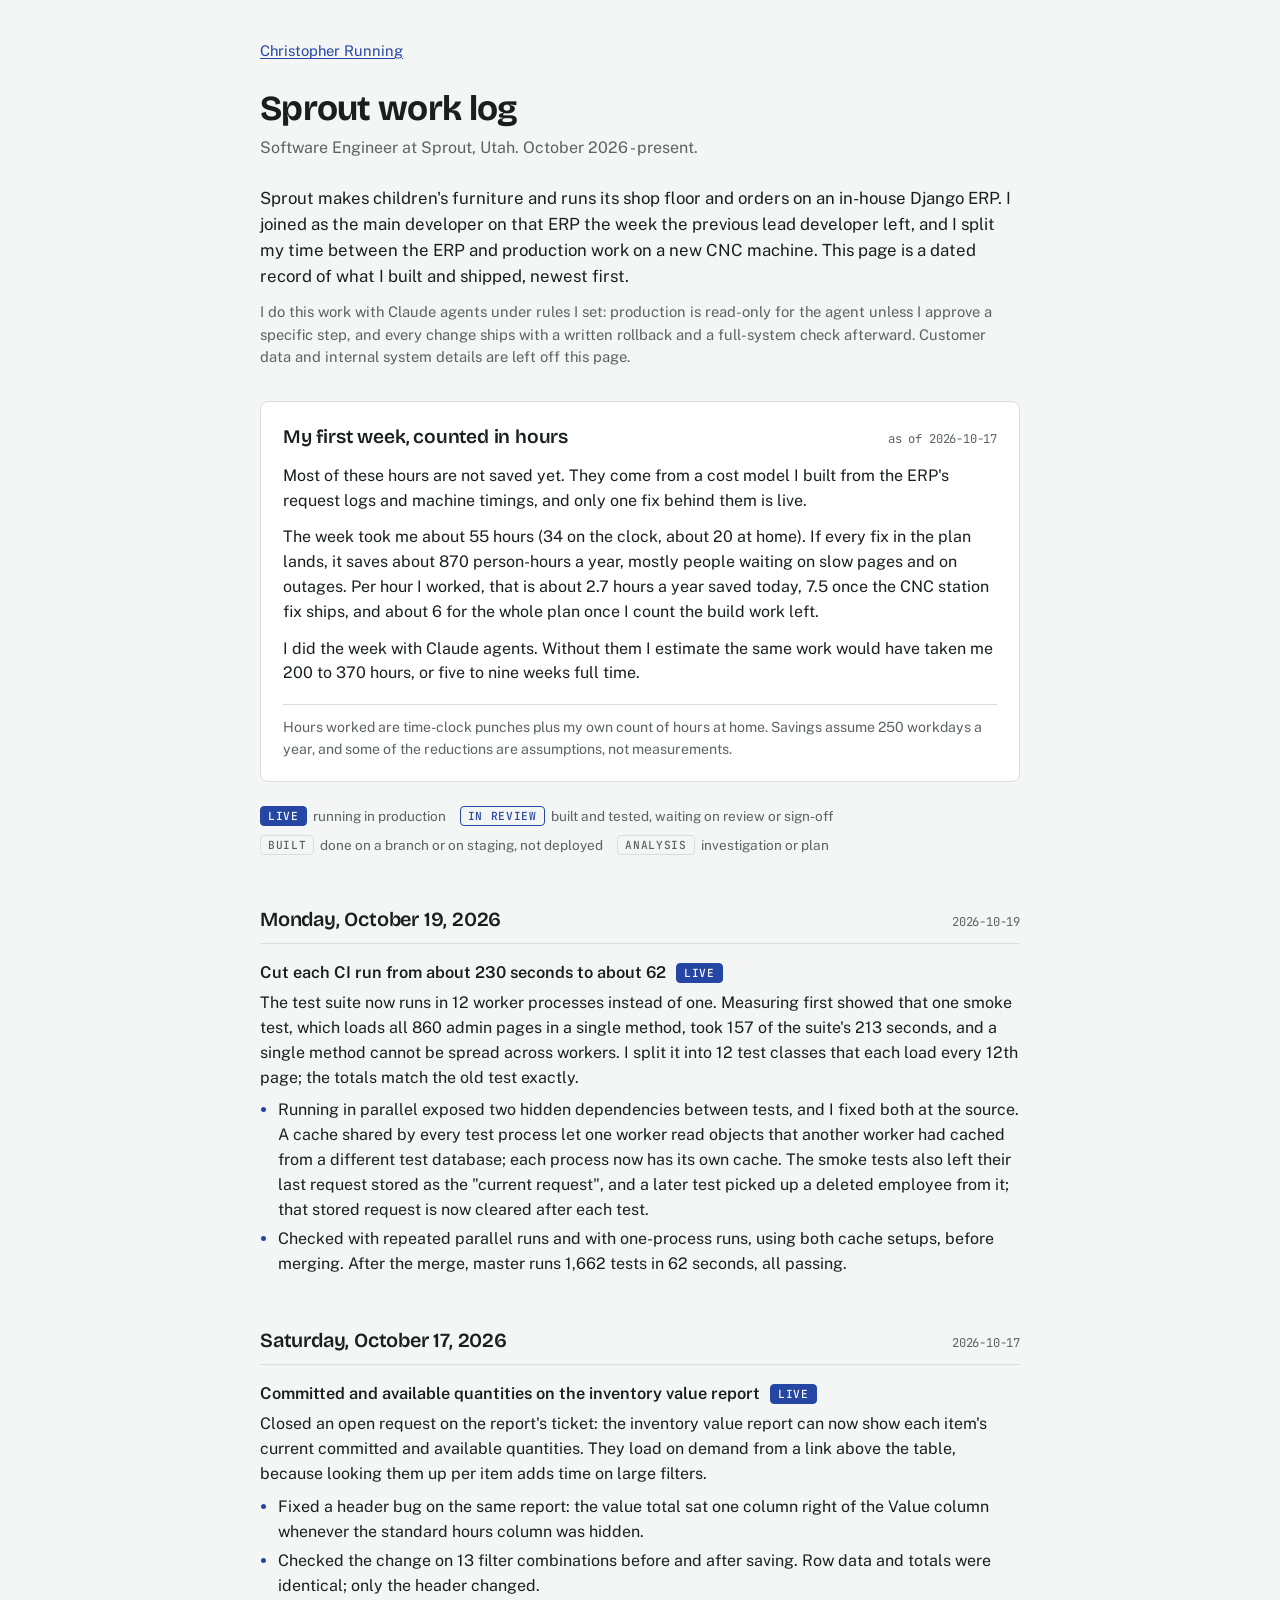
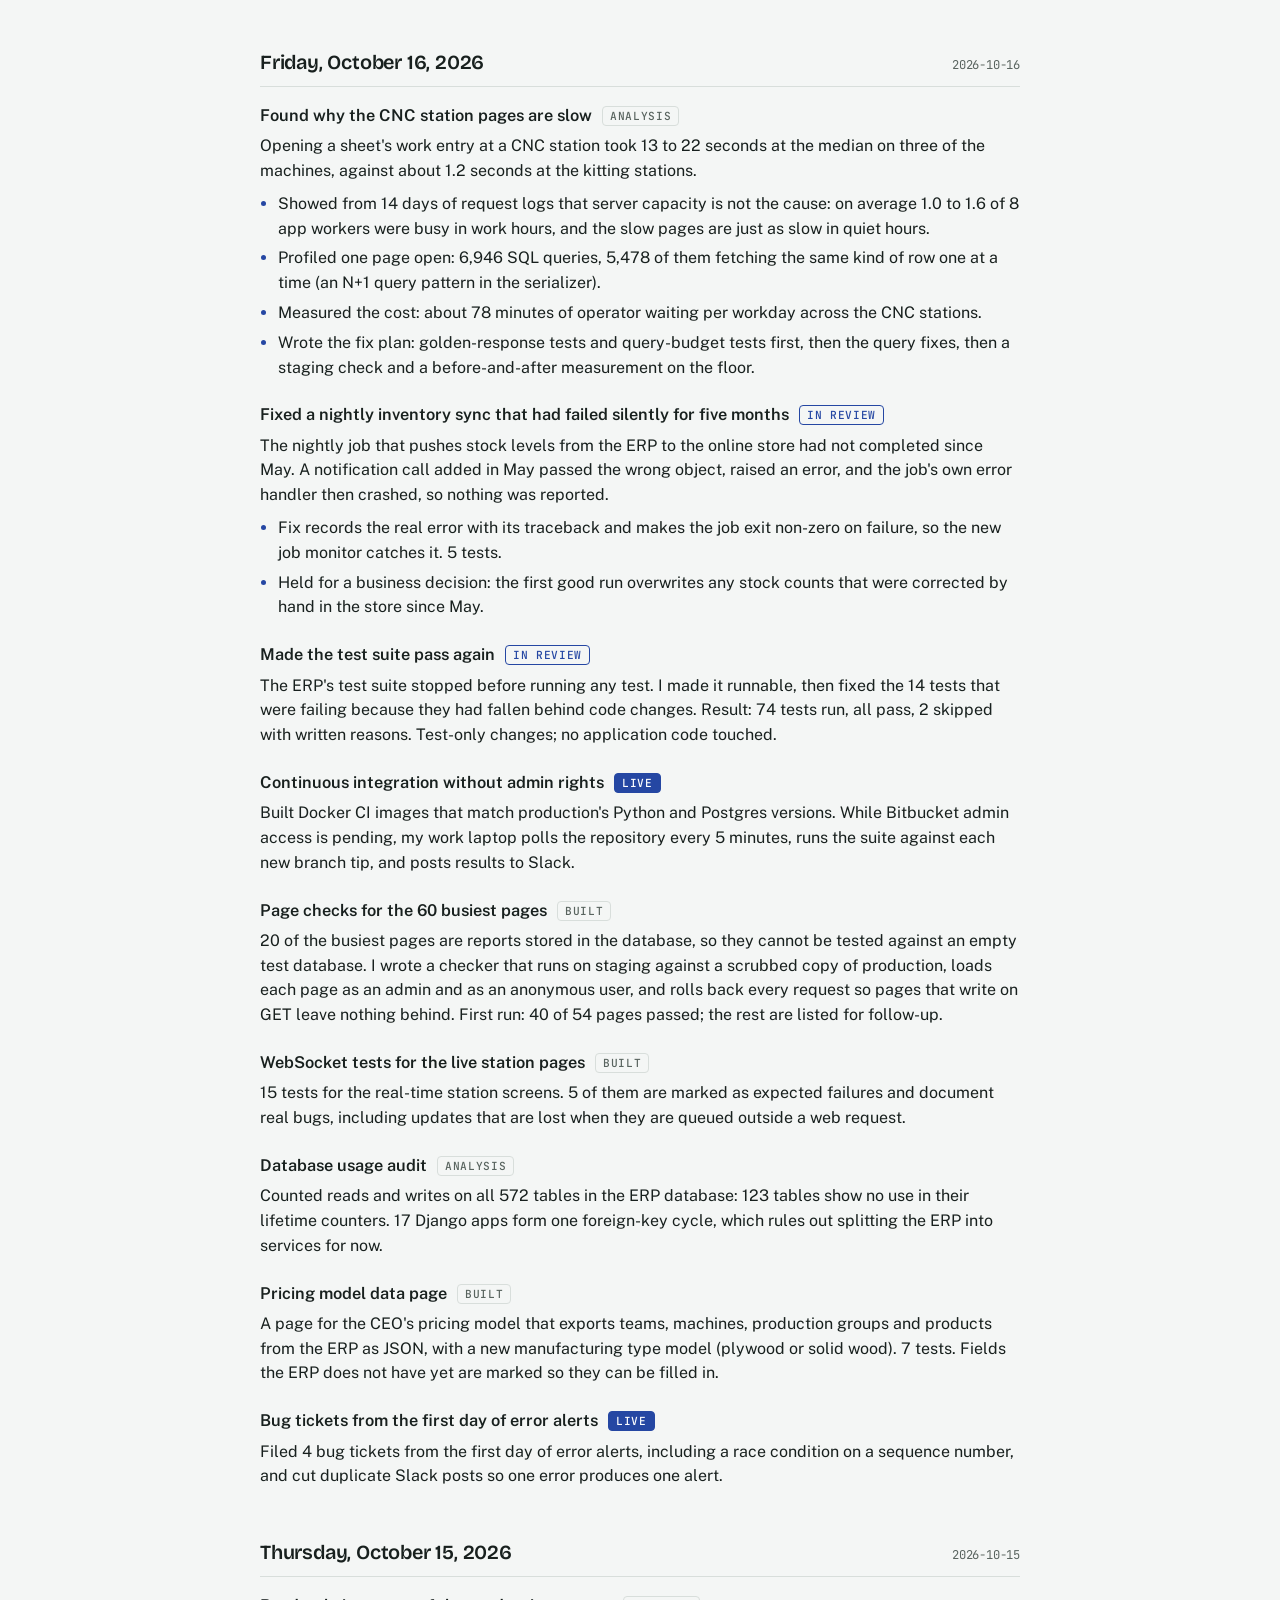
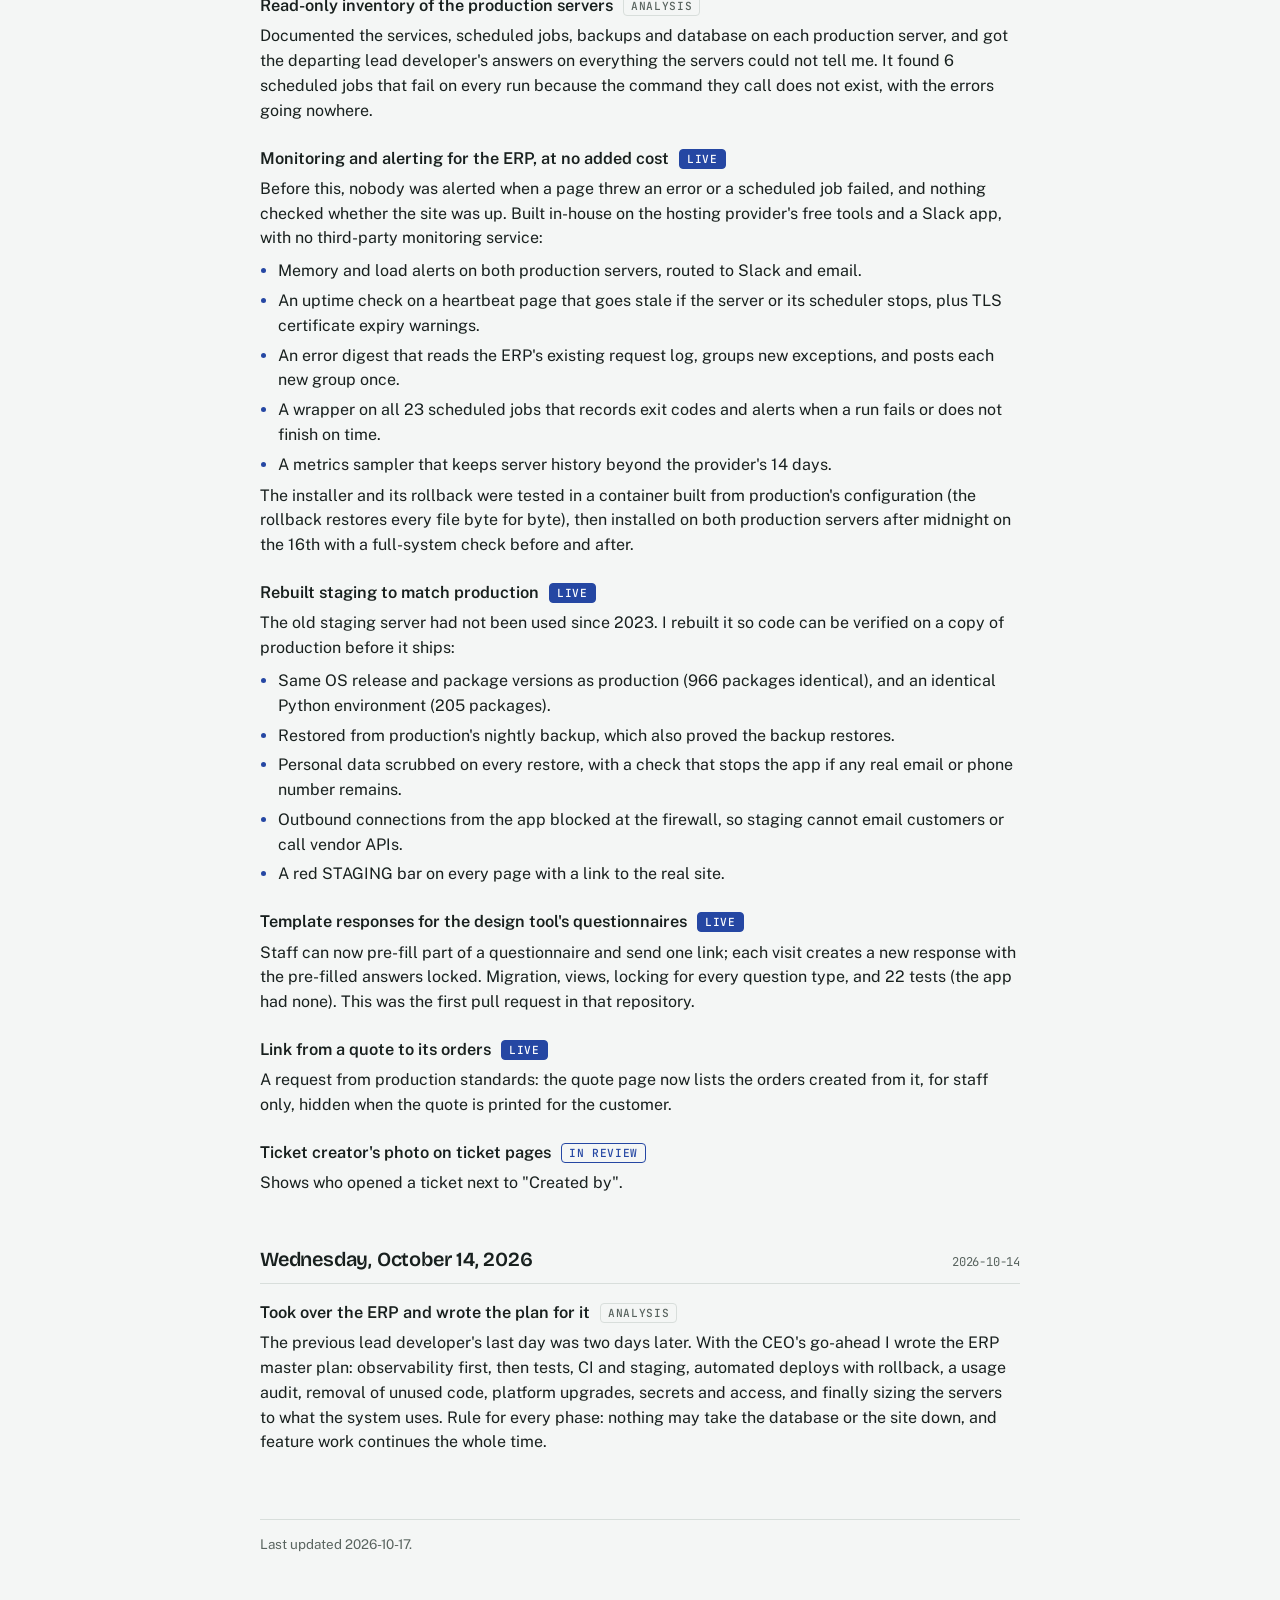
==== commit 8484adbb: "Sprout log: parallel CI runs (2026-10-19)" ====
--- a/sprout/index.html
+++ b/sprout/index.html
@@ -162,6 +162,19 @@
     When something ships, change its tag and add a line with the ship date.
   -->
 
+  <section class="day" aria-labelledby="d-2026-10-19">
+    <h2 id="d-2026-10-19">Monday, October 19, 2026 <small>2026-10-19</small></h2>
+
+    <article class="item">
+      <h3>Cut each CI run from about 230 seconds to about 62 <span class="tag live">Live</span></h3>
+      <p>The test suite now runs in 12 worker processes instead of one. Measuring first showed that one smoke test, which loads all 860 admin pages in a single method, took 157 of the suite's 213 seconds, and a single method cannot be spread across workers. I split it into 12 test classes that each load every 12th page; the totals match the old test exactly.</p>
+      <ul>
+        <li>Running in parallel exposed two hidden dependencies between tests, and I fixed both at the source. A cache shared by every test process let one worker read objects that another worker had cached from a different test database; each process now has its own cache. The smoke tests also left their last request stored as the "current request", and a later test picked up a deleted employee from it; that stored request is now cleared after each test.</li>
+        <li>Checked with repeated parallel runs and with one-process runs, using both cache setups, before merging. After the merge, master runs 1,662 tests in 62 seconds, all passing.</li>
+      </ul>
+    </article>
+  </section>
+
   <section class="day" aria-labelledby="d-2026-10-17">
     <h2 id="d-2026-10-17">Saturday, October 17, 2026 <small>2026-10-17</small></h2>
 
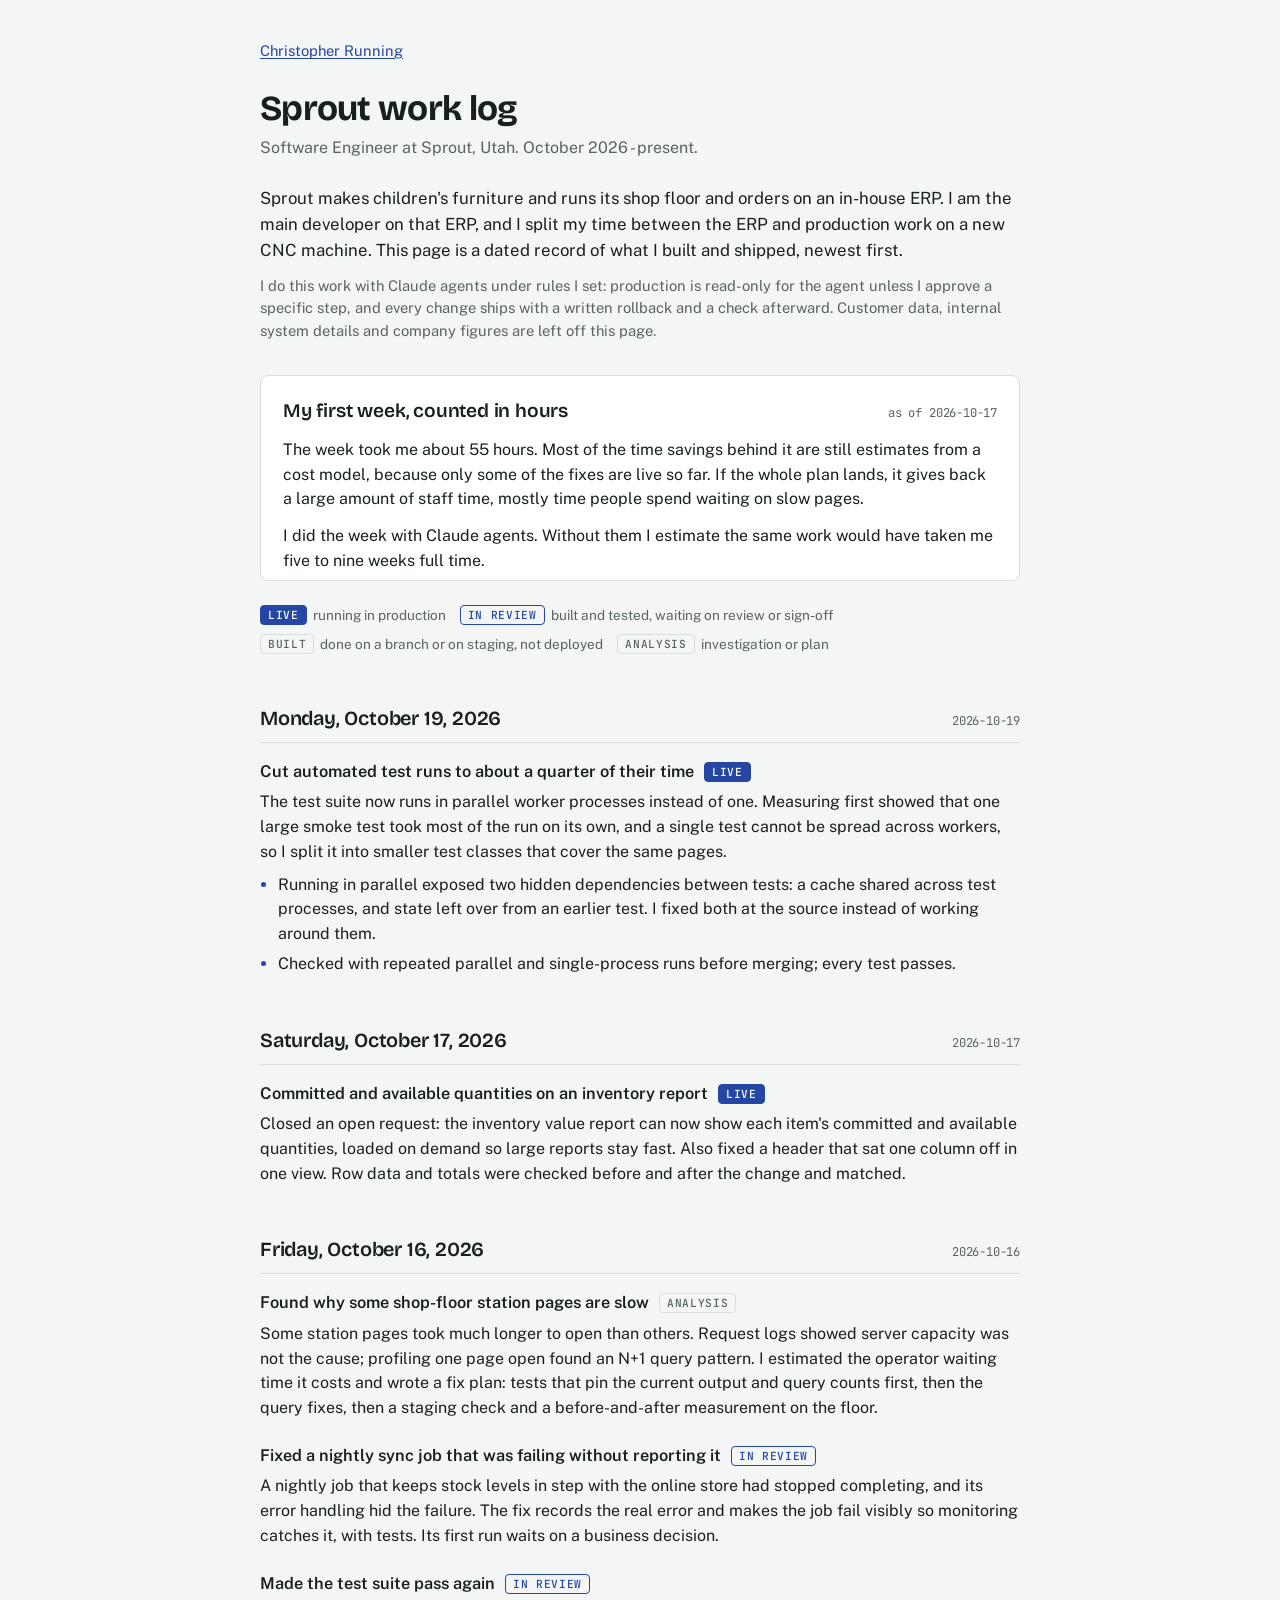
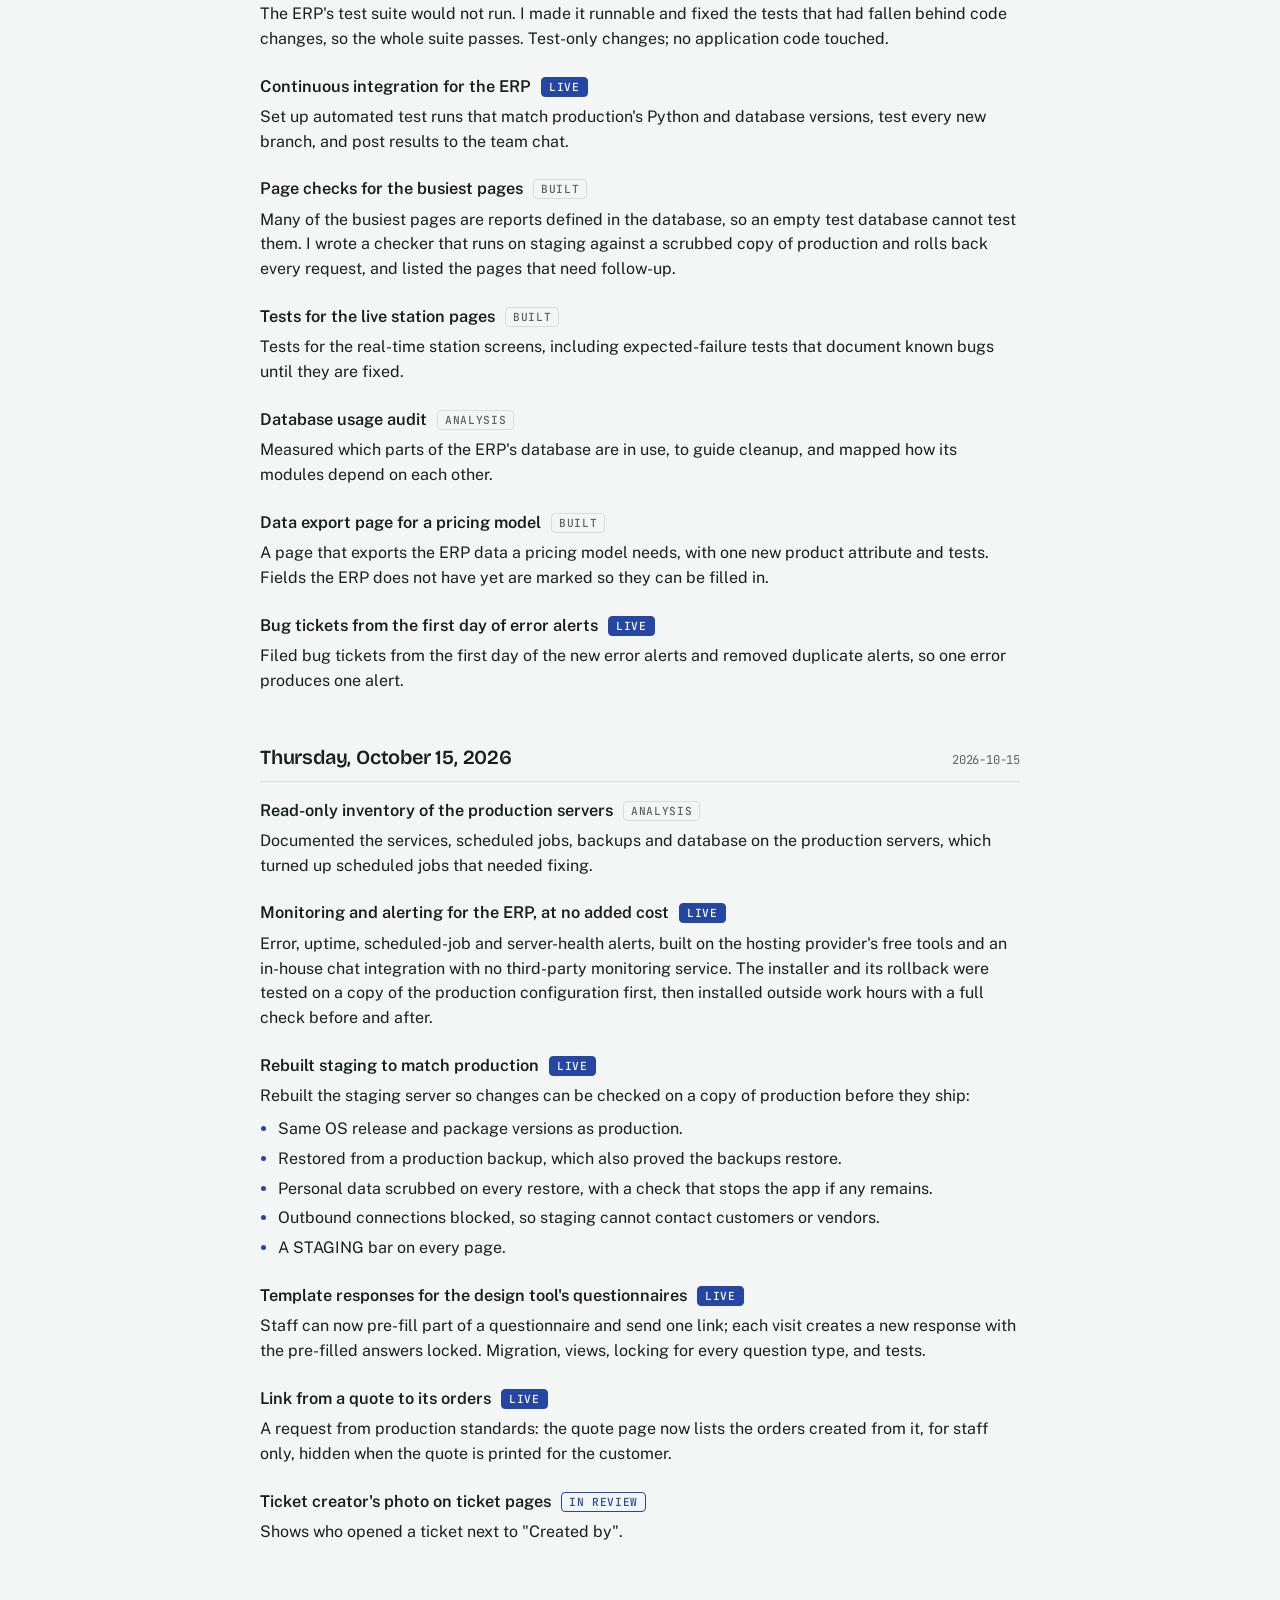
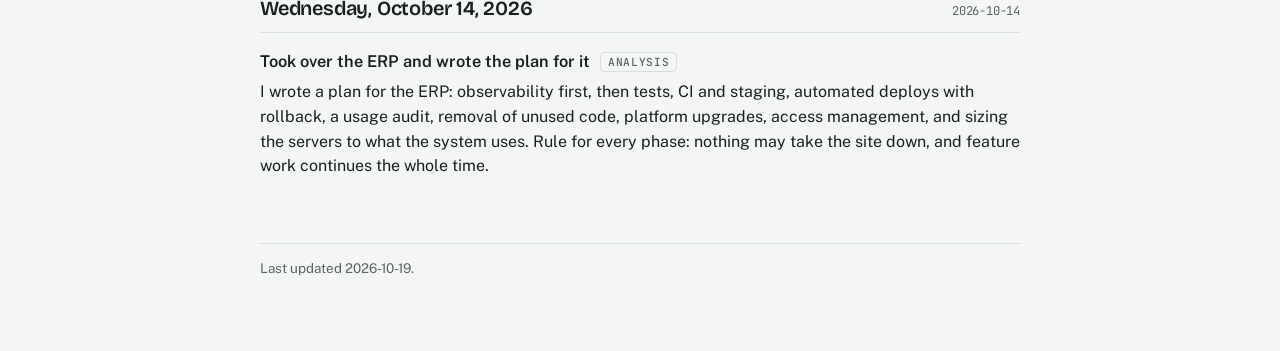
==== commit 20047d44: "Keep the Sprout work log general: remove internal figures and system details" ====
--- a/sprout/index.html
+++ b/sprout/index.html
@@ -136,15 +136,13 @@
   <h1>Sprout work log</h1>
   <p class="sub">Software Engineer at Sprout, Utah. October 2026 - present.</p>
 
-  <p class="intro">Sprout makes children's furniture and runs its shop floor and orders on an in-house Django ERP. I joined as the main developer on that ERP the week the previous lead developer left, and I split my time between the ERP and production work on a new CNC machine. This page is a dated record of what I built and shipped, newest first.</p>
-  <p class="note">I do this work with Claude agents under rules I set: production is read-only for the agent unless I approve a specific step, and every change ships with a written rollback and a full-system check afterward. Customer data and internal system details are left off this page.</p>
+  <p class="intro">Sprout makes children's furniture and runs its shop floor and orders on an in-house ERP. I am the main developer on that ERP, and I split my time between the ERP and production work on a new CNC machine. This page is a dated record of what I built and shipped, newest first.</p>
+  <p class="note">I do this work with Claude agents under rules I set: production is read-only for the agent unless I approve a specific step, and every change ships with a written rollback and a check afterward. Customer data, internal system details and company figures are left off this page.</p>
 
   <section class="story" aria-labelledby="first-week">
     <h2 id="first-week">My first week, counted in hours <small>as of 2026-10-17</small></h2>
-    <p>Most of these hours are not saved yet. They come from a cost model I built from the ERP's request logs and machine timings, and only one fix behind them is live.</p>
-    <p>The week took me about 55 hours (34 on the clock, about 20 at home). If every fix in the plan lands, it saves about 870 person-hours a year, mostly people waiting on slow pages and on outages. Per hour I worked, that is about 2.7 hours a year saved today, 7.5 once the CNC station fix ships, and about 6 for the whole plan once I count the build work left.</p>
-    <p>I did the week with Claude agents. Without them I estimate the same work would have taken me 200 to 370 hours, or five to nine weeks full time.</p>
-    <p class="how">Hours worked are time-clock punches plus my own count of hours at home. Savings assume 250 workdays a year, and some of the reductions are assumptions, not measurements.</p>
+    <p>The week took me about 55 hours. Most of the time savings behind it are still estimates from a cost model, because only some of the fixes are live so far. If the whole plan lands, it gives back a large amount of staff time, mostly time people spend waiting on slow pages.</p>
+    <p>I did the week with Claude agents. Without them I estimate the same work would have taken me five to nine weeks full time.</p>
   </section>
 
   <ul class="legend" aria-label="Status labels">
@@ -160,17 +158,21 @@
     Status tags: <span class="tag live">Live</span>, <span class="tag review">In review</span>,
     <span class="tag">Built</span>, <span class="tag">Analysis</span>.
     When something ships, change its tag and add a line with the ship date.
+    Keep every entry general (Chris, 2026-10-19): describe what was done and the kind of
+    result. No company secrets: no internal numbers or metrics, table, job, server or
+    worker counts, system or vendor names, URLs, security gaps or past failures,
+    business or pricing data, customer data, or people's names and departures.
   -->
 
   <section class="day" aria-labelledby="d-2026-10-19">
     <h2 id="d-2026-10-19">Monday, October 19, 2026 <small>2026-10-19</small></h2>
 
     <article class="item">
-      <h3>Cut each CI run from about 230 seconds to about 62 <span class="tag live">Live</span></h3>
-      <p>The test suite now runs in 12 worker processes instead of one. Measuring first showed that one smoke test, which loads all 860 admin pages in a single method, took 157 of the suite's 213 seconds, and a single method cannot be spread across workers. I split it into 12 test classes that each load every 12th page; the totals match the old test exactly.</p>
+      <h3>Cut automated test runs to about a quarter of their time <span class="tag live">Live</span></h3>
+      <p>The test suite now runs in parallel worker processes instead of one. Measuring first showed that one large smoke test took most of the run on its own, and a single test cannot be spread across workers, so I split it into smaller test classes that cover the same pages.</p>
       <ul>
-        <li>Running in parallel exposed two hidden dependencies between tests, and I fixed both at the source. A cache shared by every test process let one worker read objects that another worker had cached from a different test database; each process now has its own cache. The smoke tests also left their last request stored as the "current request", and a later test picked up a deleted employee from it; that stored request is now cleared after each test.</li>
-        <li>Checked with repeated parallel runs and with one-process runs, using both cache setups, before merging. After the merge, master runs 1,662 tests in 62 seconds, all passing.</li>
+        <li>Running in parallel exposed two hidden dependencies between tests: a cache shared across test processes, and state left over from an earlier test. I fixed both at the source instead of working around them.</li>
+        <li>Checked with repeated parallel and single-process runs before merging; every test passes.</li>
       </ul>
     </article>
   </section>
@@ -179,12 +181,8 @@
     <h2 id="d-2026-10-17">Saturday, October 17, 2026 <small>2026-10-17</small></h2>
 
     <article class="item">
-      <h3>Committed and available quantities on the inventory value report <span class="tag live">Live</span></h3>
-      <p>Closed an open request on the report's ticket: the inventory value report can now show each item's current committed and available quantities. They load on demand from a link above the table, because looking them up per item adds time on large filters.</p>
-      <ul>
-        <li>Fixed a header bug on the same report: the value total sat one column right of the Value column whenever the standard hours column was hidden.</li>
-        <li>Checked the change on 13 filter combinations before and after saving. Row data and totals were identical; only the header changed.</li>
-      </ul>
+      <h3>Committed and available quantities on an inventory report <span class="tag live">Live</span></h3>
+      <p>Closed an open request: the inventory value report can now show each item's committed and available quantities, loaded on demand so large reports stay fast. Also fixed a header that sat one column off in one view. Row data and totals were checked before and after the change and matched.</p>
     </article>
   </section>
 
@@ -192,58 +190,48 @@
     <h2 id="d-2026-10-16">Friday, October 16, 2026 <small>2026-10-16</small></h2>
 
     <article class="item">
-      <h3>Found why the CNC station pages are slow <span class="tag">Analysis</span></h3>
-      <p>Opening a sheet's work entry at a CNC station took 13 to 22 seconds at the median on three of the machines, against about 1.2 seconds at the kitting stations.</p>
-      <ul>
-        <li>Showed from 14 days of request logs that server capacity is not the cause: on average 1.0 to 1.6 of 8 app workers were busy in work hours, and the slow pages are just as slow in quiet hours.</li>
-        <li>Profiled one page open: 6,946 SQL queries, 5,478 of them fetching the same kind of row one at a time (an N+1 query pattern in the serializer).</li>
-        <li>Measured the cost: about 78 minutes of operator waiting per workday across the CNC stations.</li>
-        <li>Wrote the fix plan: golden-response tests and query-budget tests first, then the query fixes, then a staging check and a before-and-after measurement on the floor.</li>
-      </ul>
-    </article>
-
-    <article class="item">
-      <h3>Fixed a nightly inventory sync that had failed silently for five months <span class="tag review">In review</span></h3>
-      <p>The nightly job that pushes stock levels from the ERP to the online store had not completed since May. A notification call added in May passed the wrong object, raised an error, and the job's own error handler then crashed, so nothing was reported.</p>
-      <ul>
-        <li>Fix records the real error with its traceback and makes the job exit non-zero on failure, so the new job monitor catches it. 5 tests.</li>
-        <li>Held for a business decision: the first good run overwrites any stock counts that were corrected by hand in the store since May.</li>
-      </ul>
+      <h3>Found why some shop-floor station pages are slow <span class="tag">Analysis</span></h3>
+      <p>Some station pages took much longer to open than others. Request logs showed server capacity was not the cause; profiling one page open found an N+1 query pattern. I estimated the operator waiting time it costs and wrote a fix plan: tests that pin the current output and query counts first, then the query fixes, then a staging check and a before-and-after measurement on the floor.</p>
+    </article>
+
+    <article class="item">
+      <h3>Fixed a nightly sync job that was failing without reporting it <span class="tag review">In review</span></h3>
+      <p>A nightly job that keeps stock levels in step with the online store had stopped completing, and its error handling hid the failure. The fix records the real error and makes the job fail visibly so monitoring catches it, with tests. Its first run waits on a business decision.</p>
     </article>
 
     <article class="item">
       <h3>Made the test suite pass again <span class="tag review">In review</span></h3>
-      <p>The ERP's test suite stopped before running any test. I made it runnable, then fixed the 14 tests that were failing because they had fallen behind code changes. Result: 74 tests run, all pass, 2 skipped with written reasons. Test-only changes; no application code touched.</p>
-    </article>
-
-    <article class="item">
-      <h3>Continuous integration without admin rights <span class="tag live">Live</span></h3>
-      <p>Built Docker CI images that match production's Python and Postgres versions. While Bitbucket admin access is pending, my work laptop polls the repository every 5 minutes, runs the suite against each new branch tip, and posts results to Slack.</p>
-    </article>
-
-    <article class="item">
-      <h3>Page checks for the 60 busiest pages <span class="tag">Built</span></h3>
-      <p>20 of the busiest pages are reports stored in the database, so they cannot be tested against an empty test database. I wrote a checker that runs on staging against a scrubbed copy of production, loads each page as an admin and as an anonymous user, and rolls back every request so pages that write on GET leave nothing behind. First run: 40 of 54 pages passed; the rest are listed for follow-up.</p>
-    </article>
-
-    <article class="item">
-      <h3>WebSocket tests for the live station pages <span class="tag">Built</span></h3>
-      <p>15 tests for the real-time station screens. 5 of them are marked as expected failures and document real bugs, including updates that are lost when they are queued outside a web request.</p>
+      <p>The ERP's test suite would not run. I made it runnable and fixed the tests that had fallen behind code changes, so the whole suite passes. Test-only changes; no application code touched.</p>
+    </article>
+
+    <article class="item">
+      <h3>Continuous integration for the ERP <span class="tag live">Live</span></h3>
+      <p>Set up automated test runs that match production's Python and database versions, test every new branch, and post results to the team chat.</p>
+    </article>
+
+    <article class="item">
+      <h3>Page checks for the busiest pages <span class="tag">Built</span></h3>
+      <p>Many of the busiest pages are reports defined in the database, so an empty test database cannot test them. I wrote a checker that runs on staging against a scrubbed copy of production and rolls back every request, and listed the pages that need follow-up.</p>
+    </article>
+
+    <article class="item">
+      <h3>Tests for the live station pages <span class="tag">Built</span></h3>
+      <p>Tests for the real-time station screens, including expected-failure tests that document known bugs until they are fixed.</p>
     </article>
 
     <article class="item">
       <h3>Database usage audit <span class="tag">Analysis</span></h3>
-      <p>Counted reads and writes on all 572 tables in the ERP database: 123 tables show no use in their lifetime counters. 17 Django apps form one foreign-key cycle, which rules out splitting the ERP into services for now.</p>
-    </article>
-
-    <article class="item">
-      <h3>Pricing model data page <span class="tag">Built</span></h3>
-      <p>A page for the CEO's pricing model that exports teams, machines, production groups and products from the ERP as JSON, with a new manufacturing type model (plywood or solid wood). 7 tests. Fields the ERP does not have yet are marked so they can be filled in.</p>
+      <p>Measured which parts of the ERP's database are in use, to guide cleanup, and mapped how its modules depend on each other.</p>
+    </article>
+
+    <article class="item">
+      <h3>Data export page for a pricing model <span class="tag">Built</span></h3>
+      <p>A page that exports the ERP data a pricing model needs, with one new product attribute and tests. Fields the ERP does not have yet are marked so they can be filled in.</p>
     </article>
 
     <article class="item">
       <h3>Bug tickets from the first day of error alerts <span class="tag live">Live</span></h3>
-      <p>Filed 4 bug tickets from the first day of error alerts, including a race condition on a sequence number, and cut duplicate Slack posts so one error produces one alert.</p>
+      <p>Filed bug tickets from the first day of the new error alerts and removed duplicate alerts, so one error produces one alert.</p>
     </article>
   </section>
 
@@ -252,37 +240,29 @@
 
     <article class="item">
       <h3>Read-only inventory of the production servers <span class="tag">Analysis</span></h3>
-      <p>Documented the services, scheduled jobs, backups and database on each production server, and got the departing lead developer's answers on everything the servers could not tell me. It found 6 scheduled jobs that fail on every run because the command they call does not exist, with the errors going nowhere.</p>
+      <p>Documented the services, scheduled jobs, backups and database on the production servers, which turned up scheduled jobs that needed fixing.</p>
     </article>
 
     <article class="item">
       <h3>Monitoring and alerting for the ERP, at no added cost <span class="tag live">Live</span></h3>
-      <p>Before this, nobody was alerted when a page threw an error or a scheduled job failed, and nothing checked whether the site was up. Built in-house on the hosting provider's free tools and a Slack app, with no third-party monitoring service:</p>
+      <p>Error, uptime, scheduled-job and server-health alerts, built on the hosting provider's free tools and an in-house chat integration with no third-party monitoring service. The installer and its rollback were tested on a copy of the production configuration first, then installed outside work hours with a full check before and after.</p>
+    </article>
+
+    <article class="item">
+      <h3>Rebuilt staging to match production <span class="tag live">Live</span></h3>
+      <p>Rebuilt the staging server so changes can be checked on a copy of production before they ship:</p>
       <ul>
-        <li>Memory and load alerts on both production servers, routed to Slack and email.</li>
-        <li>An uptime check on a heartbeat page that goes stale if the server or its scheduler stops, plus TLS certificate expiry warnings.</li>
-        <li>An error digest that reads the ERP's existing request log, groups new exceptions, and posts each new group once.</li>
-        <li>A wrapper on all 23 scheduled jobs that records exit codes and alerts when a run fails or does not finish on time.</li>
-        <li>A metrics sampler that keeps server history beyond the provider's 14 days.</li>
+        <li>Same OS release and package versions as production.</li>
+        <li>Restored from a production backup, which also proved the backups restore.</li>
+        <li>Personal data scrubbed on every restore, with a check that stops the app if any remains.</li>
+        <li>Outbound connections blocked, so staging cannot contact customers or vendors.</li>
+        <li>A STAGING bar on every page.</li>
       </ul>
-      <p>The installer and its rollback were tested in a container built from production's configuration (the rollback restores every file byte for byte), then installed on both production servers after midnight on the 16th with a full-system check before and after.</p>
-    </article>
-
-    <article class="item">
-      <h3>Rebuilt staging to match production <span class="tag live">Live</span></h3>
-      <p>The old staging server had not been used since 2023. I rebuilt it so code can be verified on a copy of production before it ships:</p>
-      <ul>
-        <li>Same OS release and package versions as production (966 packages identical), and an identical Python environment (205 packages).</li>
-        <li>Restored from production's nightly backup, which also proved the backup restores.</li>
-        <li>Personal data scrubbed on every restore, with a check that stops the app if any real email or phone number remains.</li>
-        <li>Outbound connections from the app blocked at the firewall, so staging cannot email customers or call vendor APIs.</li>
-        <li>A red STAGING bar on every page with a link to the real site.</li>
-      </ul>
     </article>
 
     <article class="item">
       <h3>Template responses for the design tool's questionnaires <span class="tag live">Live</span></h3>
-      <p>Staff can now pre-fill part of a questionnaire and send one link; each visit creates a new response with the pre-filled answers locked. Migration, views, locking for every question type, and 22 tests (the app had none). This was the first pull request in that repository.</p>
+      <p>Staff can now pre-fill part of a questionnaire and send one link; each visit creates a new response with the pre-filled answers locked. Migration, views, locking for every question type, and tests.</p>
     </article>
 
     <article class="item">
@@ -301,11 +281,11 @@
 
     <article class="item">
       <h3>Took over the ERP and wrote the plan for it <span class="tag">Analysis</span></h3>
-      <p>The previous lead developer's last day was two days later. With the CEO's go-ahead I wrote the ERP master plan: observability first, then tests, CI and staging, automated deploys with rollback, a usage audit, removal of unused code, platform upgrades, secrets and access, and finally sizing the servers to what the system uses. Rule for every phase: nothing may take the database or the site down, and feature work continues the whole time.</p>
-    </article>
-  </section>
-
-  <footer>Last updated 2026-10-17.</footer>
+      <p>I wrote a plan for the ERP: observability first, then tests, CI and staging, automated deploys with rollback, a usage audit, removal of unused code, platform upgrades, access management, and sizing the servers to what the system uses. Rule for every phase: nothing may take the site down, and feature work continues the whole time.</p>
+    </article>
+  </section>
+
+  <footer>Last updated 2026-10-19.</footer>
 </div>
 </body>
 </html>
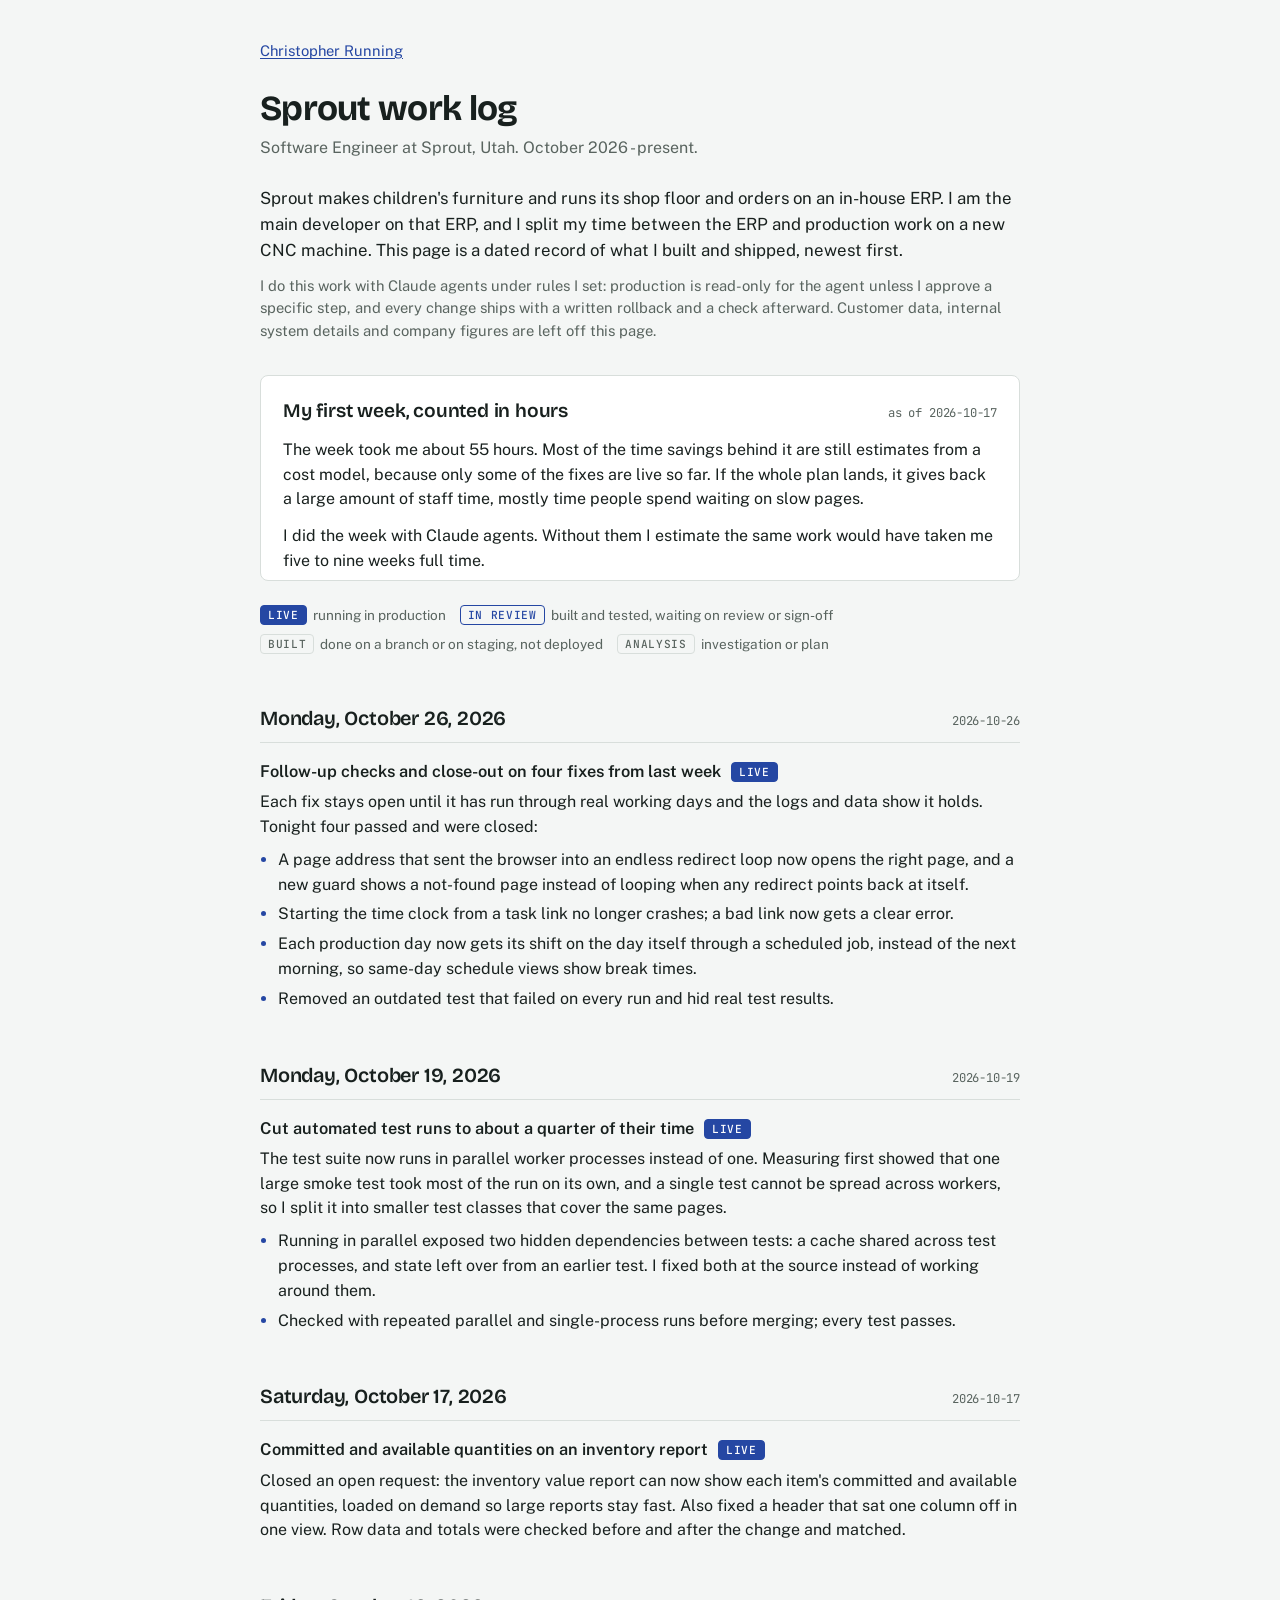
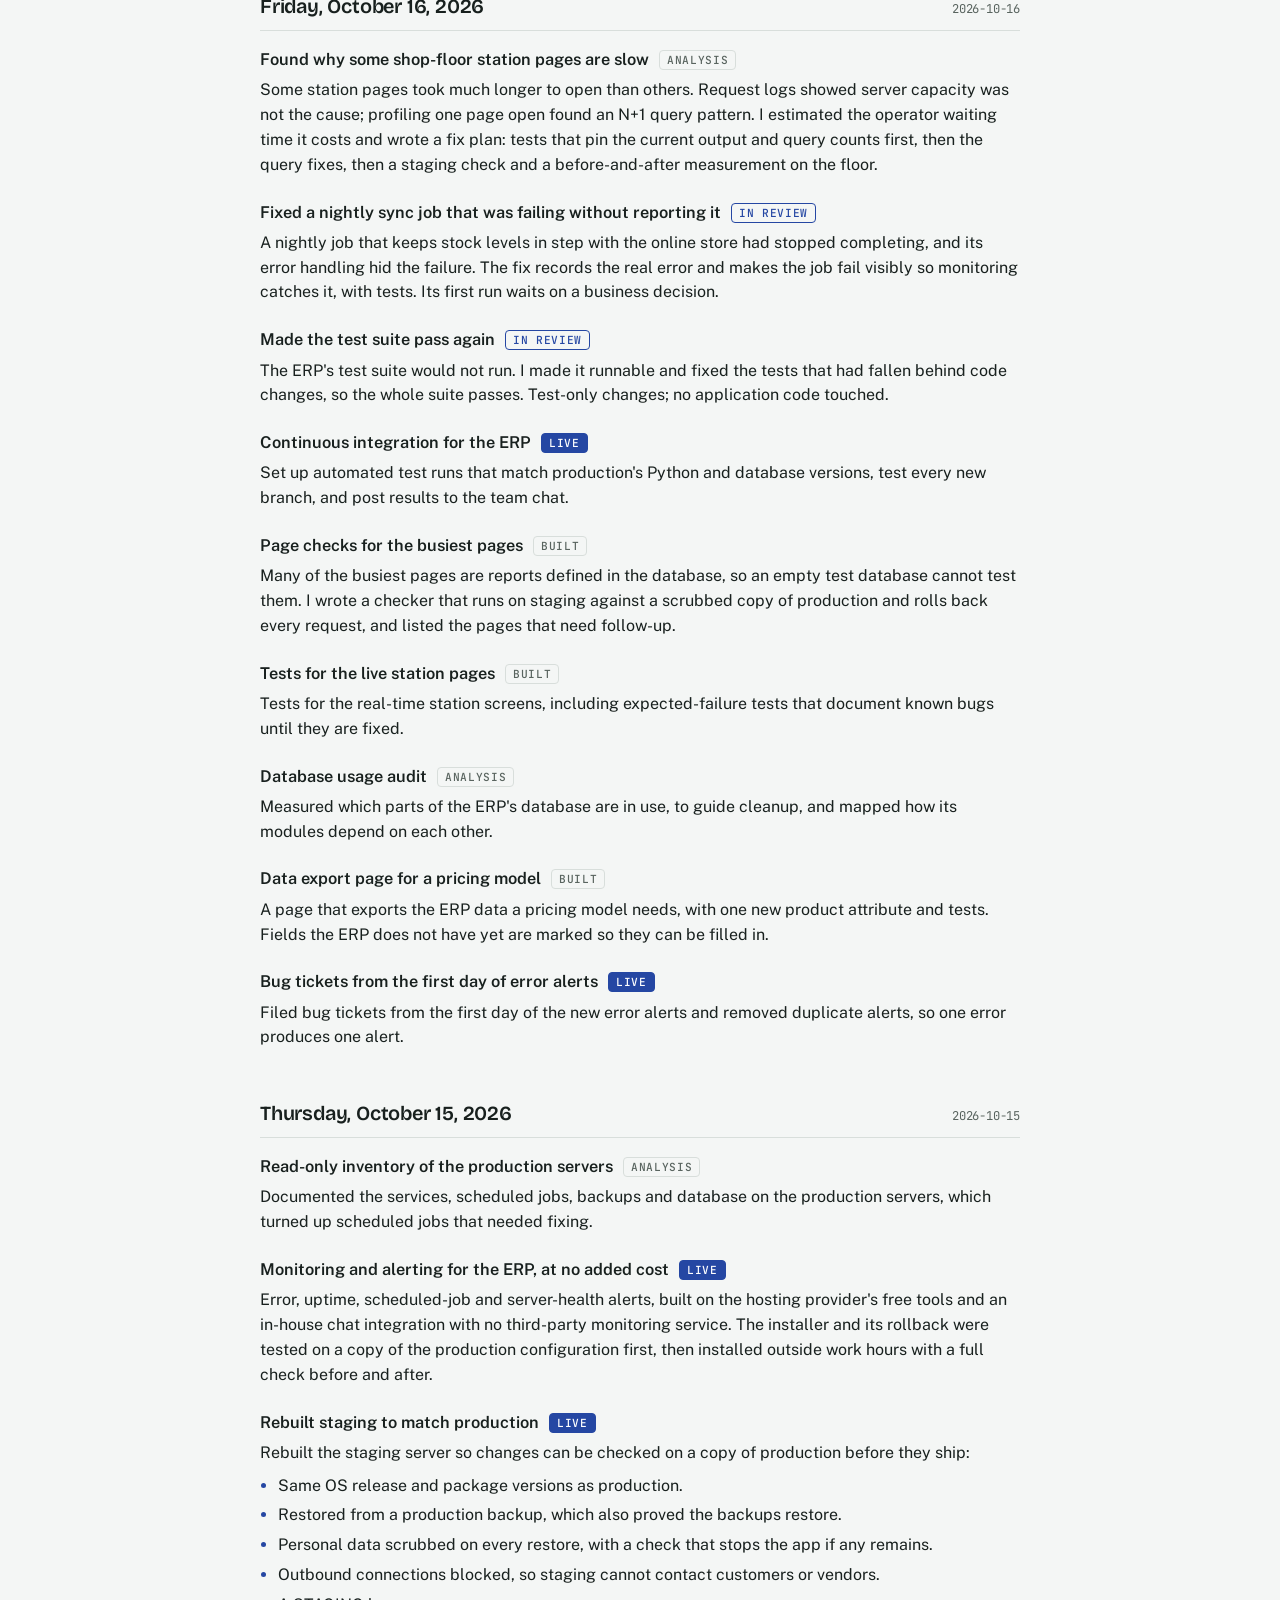
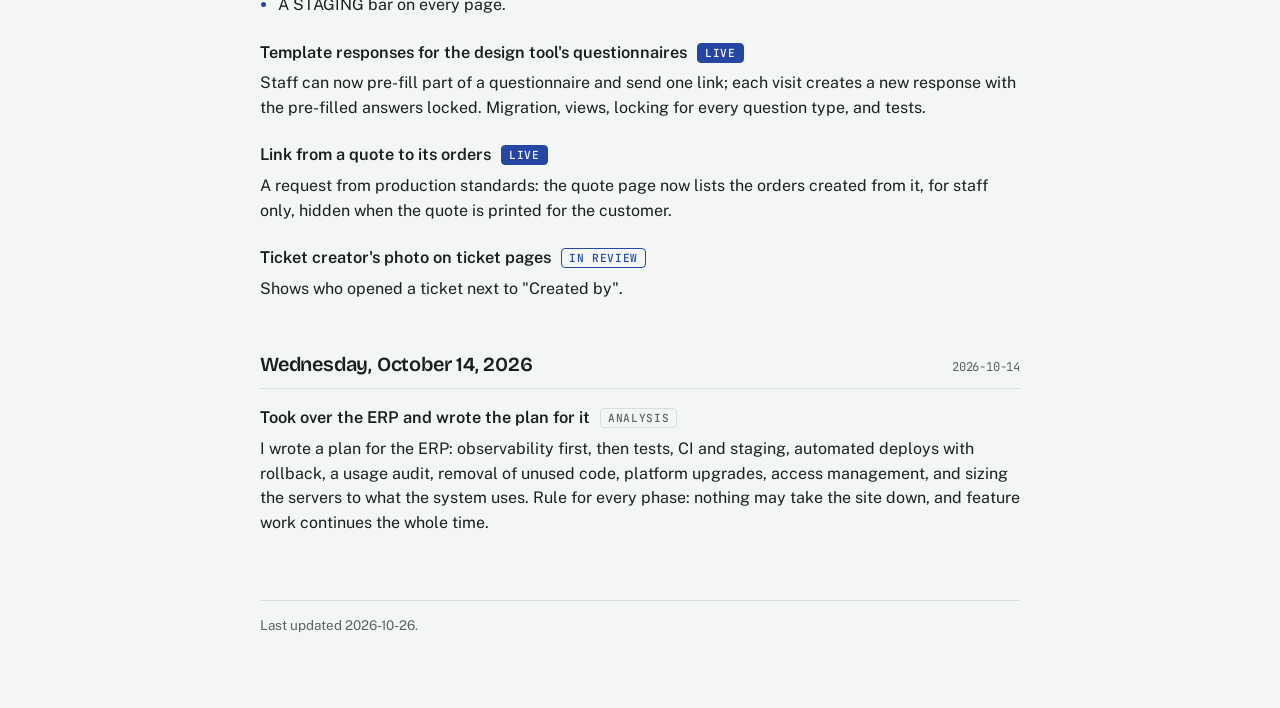
==== commit fb26add8: "Sprout work log: 2026-10-26 follow-up checks and close-out" ====
--- a/sprout/index.html
+++ b/sprout/index.html
@@ -164,6 +164,21 @@
     business or pricing data, customer data, or people's names and departures.
   -->
 
+  <section class="day" aria-labelledby="d-2026-10-26">
+    <h2 id="d-2026-10-26">Monday, October 26, 2026 <small>2026-10-26</small></h2>
+
+    <article class="item">
+      <h3>Follow-up checks and close-out on four fixes from last week <span class="tag live">Live</span></h3>
+      <p>Each fix stays open until it has run through real working days and the logs and data show it holds. Tonight four passed and were closed:</p>
+      <ul>
+        <li>A page address that sent the browser into an endless redirect loop now opens the right page, and a new guard shows a not-found page instead of looping when any redirect points back at itself.</li>
+        <li>Starting the time clock from a task link no longer crashes; a bad link now gets a clear error.</li>
+        <li>Each production day now gets its shift on the day itself through a scheduled job, instead of the next morning, so same-day schedule views show break times.</li>
+        <li>Removed an outdated test that failed on every run and hid real test results.</li>
+      </ul>
+    </article>
+  </section>
+
   <section class="day" aria-labelledby="d-2026-10-19">
     <h2 id="d-2026-10-19">Monday, October 19, 2026 <small>2026-10-19</small></h2>
 
@@ -285,7 +300,7 @@
     </article>
   </section>
 
-  <footer>Last updated 2026-10-19.</footer>
+  <footer>Last updated 2026-10-26.</footer>
 </div>
 </body>
 </html>
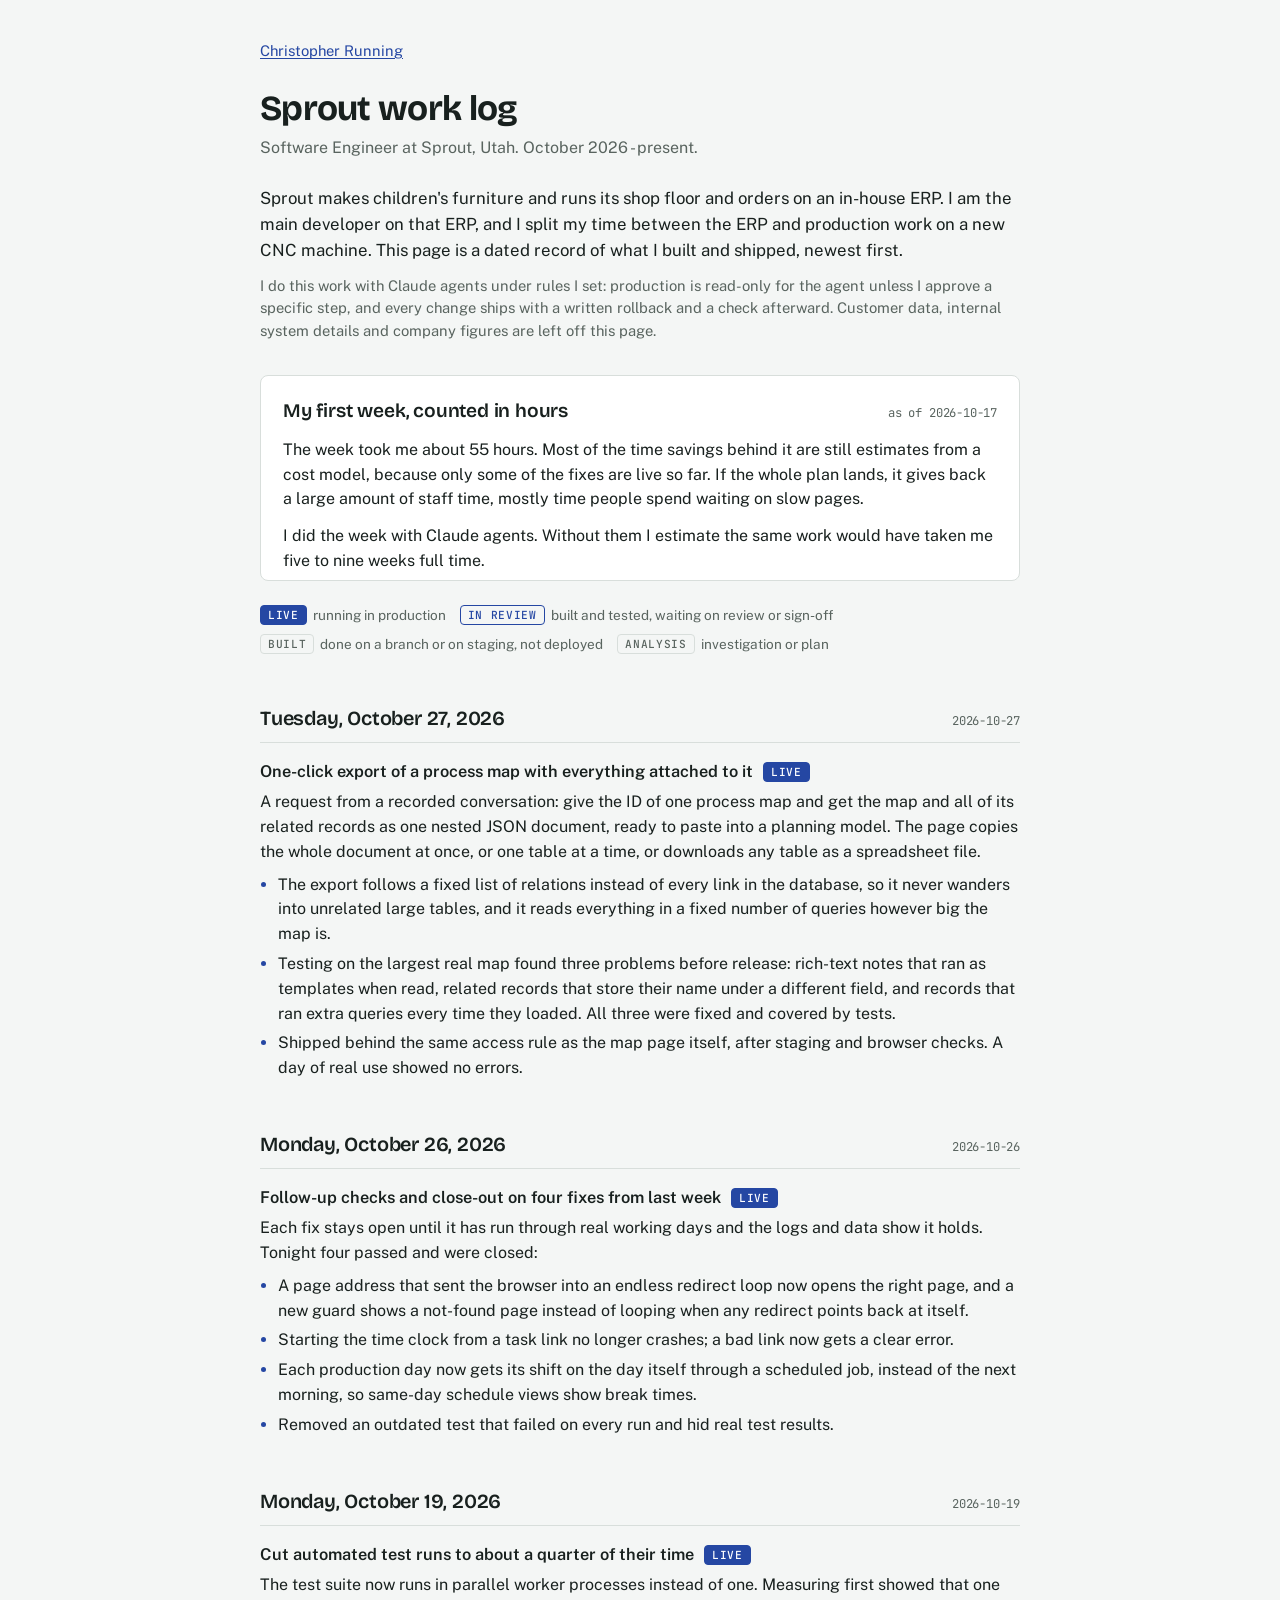
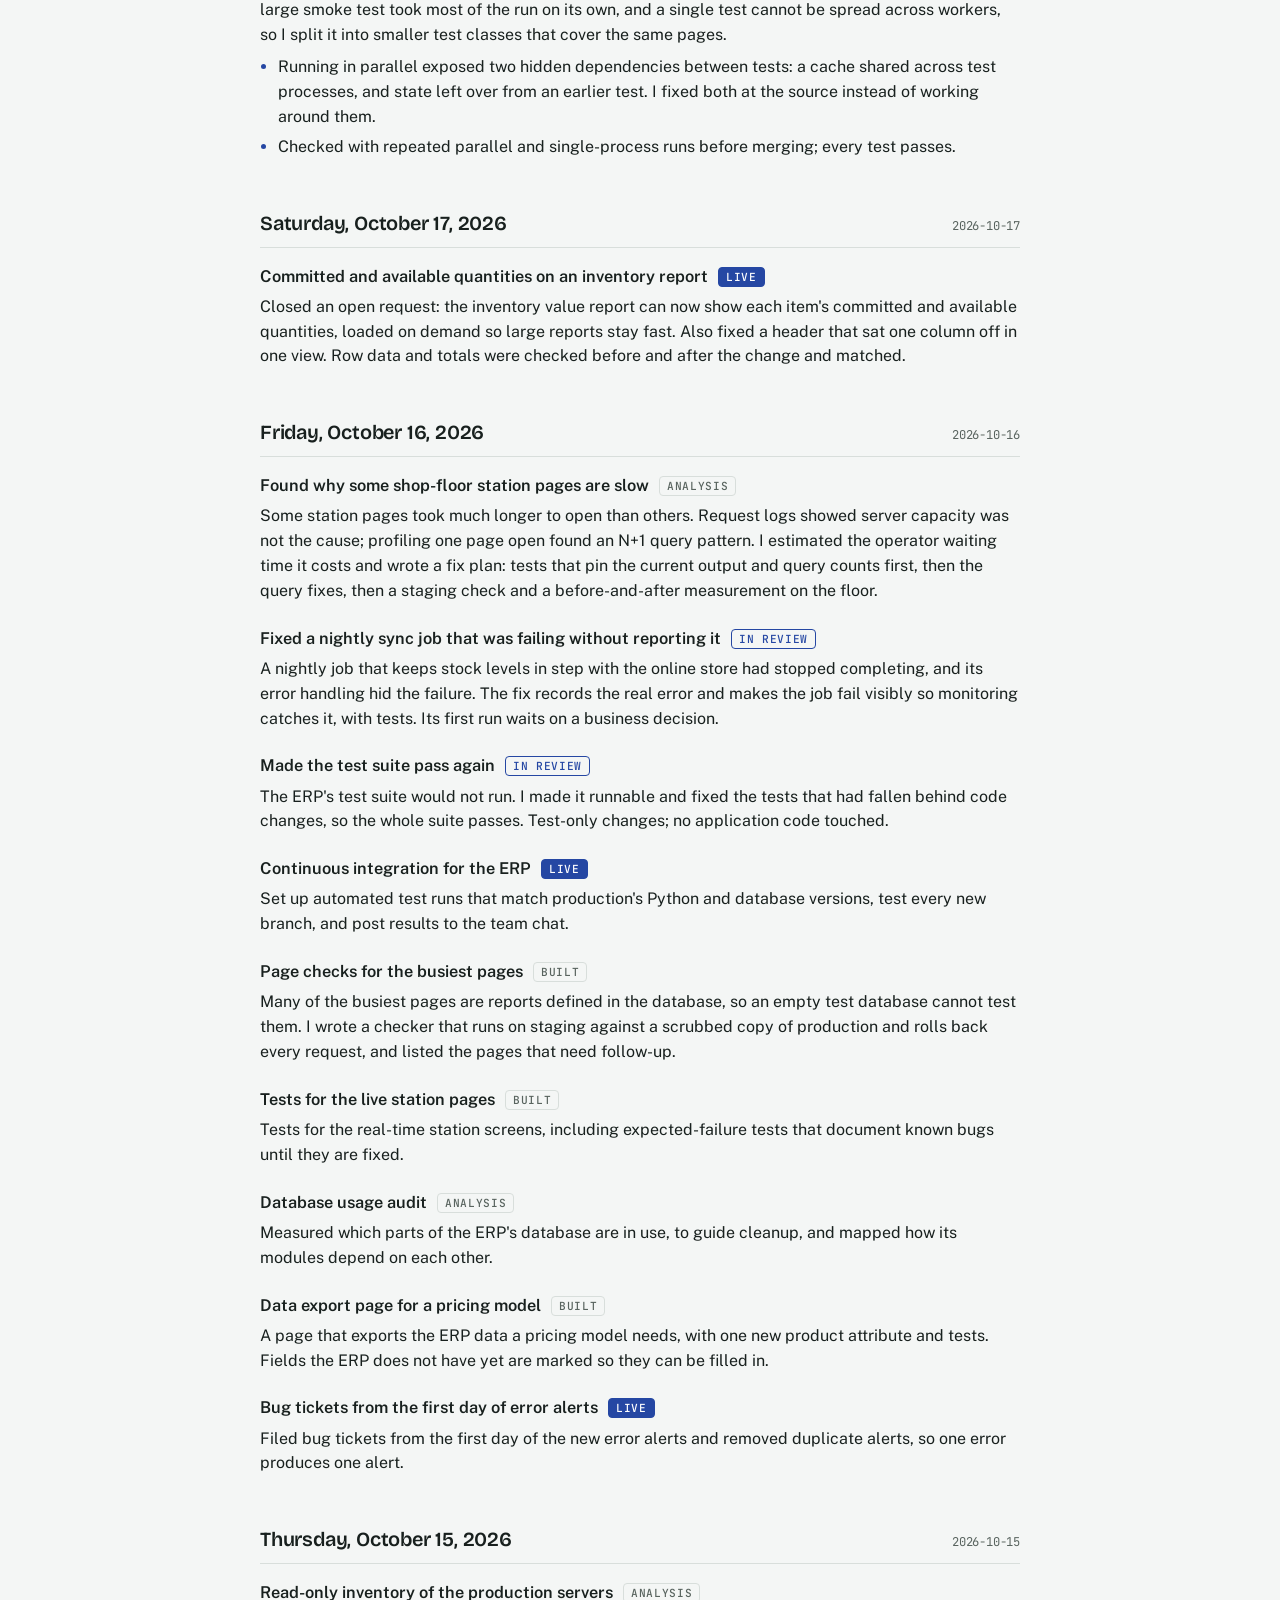
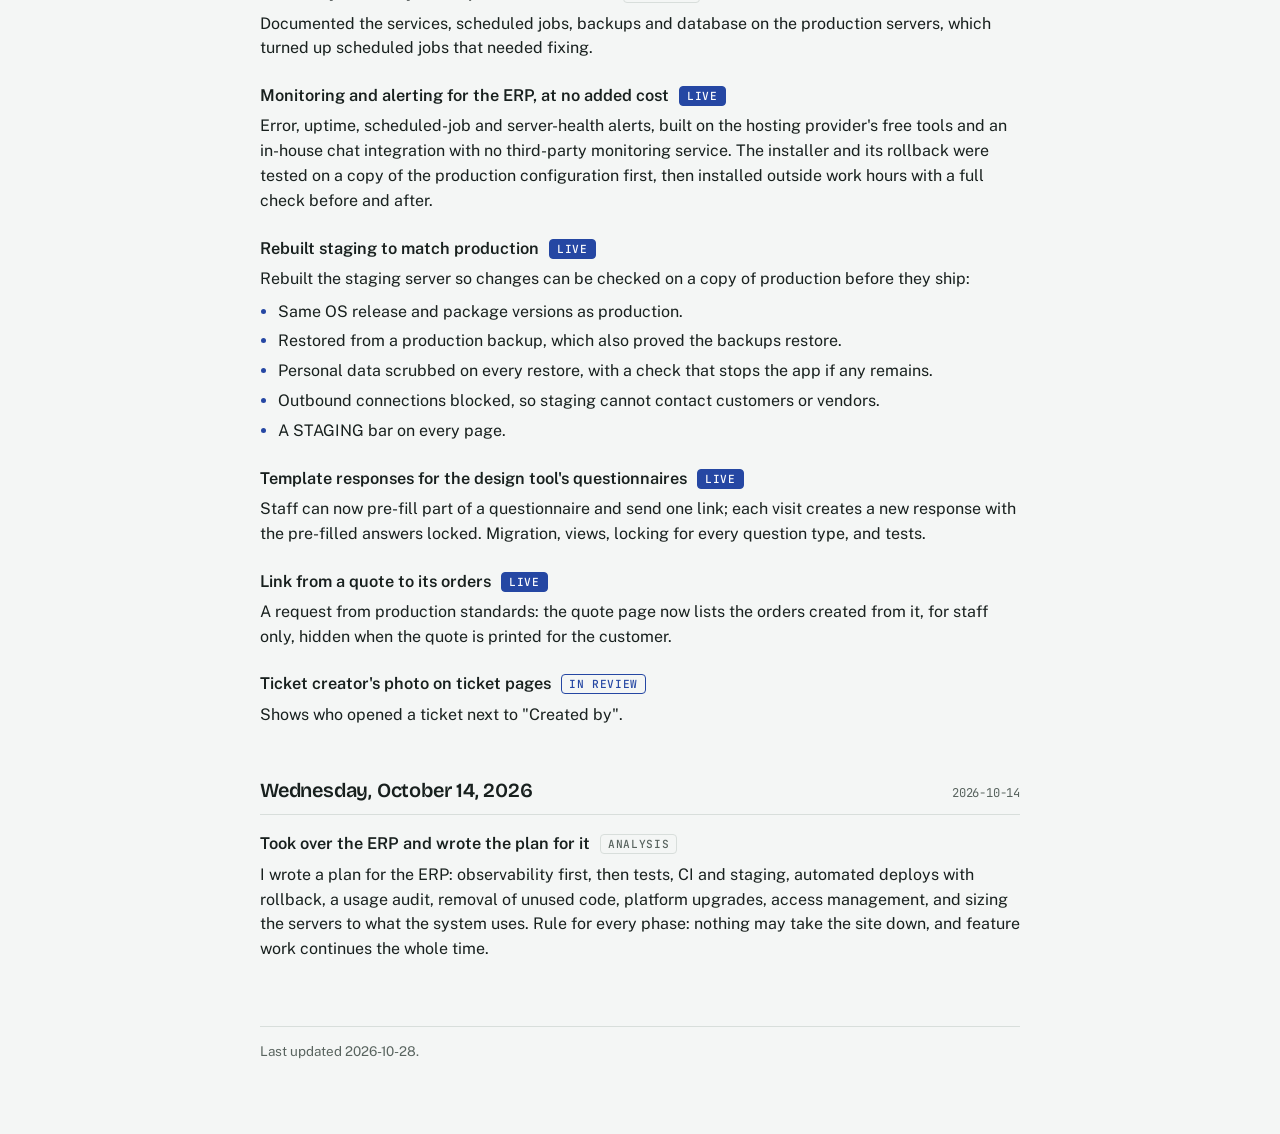
==== commit c29ff19c: "Sprout work log: 2026-10-27 process map export" ====
--- a/sprout/index.html
+++ b/sprout/index.html
@@ -164,6 +164,20 @@
     business or pricing data, customer data, or people's names and departures.
   -->
 
+  <section class="day" aria-labelledby="d-2026-10-27">
+    <h2 id="d-2026-10-27">Tuesday, October 27, 2026 <small>2026-10-27</small></h2>
+
+    <article class="item">
+      <h3>One-click export of a process map with everything attached to it <span class="tag live">Live</span></h3>
+      <p>A request from a recorded conversation: give the ID of one process map and get the map and all of its related records as one nested JSON document, ready to paste into a planning model. The page copies the whole document at once, or one table at a time, or downloads any table as a spreadsheet file.</p>
+      <ul>
+        <li>The export follows a fixed list of relations instead of every link in the database, so it never wanders into unrelated large tables, and it reads everything in a fixed number of queries however big the map is.</li>
+        <li>Testing on the largest real map found three problems before release: rich-text notes that ran as templates when read, related records that store their name under a different field, and records that ran extra queries every time they loaded. All three were fixed and covered by tests.</li>
+        <li>Shipped behind the same access rule as the map page itself, after staging and browser checks. A day of real use showed no errors.</li>
+      </ul>
+    </article>
+  </section>
+
   <section class="day" aria-labelledby="d-2026-10-26">
     <h2 id="d-2026-10-26">Monday, October 26, 2026 <small>2026-10-26</small></h2>
 
@@ -300,7 +314,7 @@
     </article>
   </section>
 
-  <footer>Last updated 2026-10-26.</footer>
+  <footer>Last updated 2026-10-28.</footer>
 </div>
 </body>
 </html>
